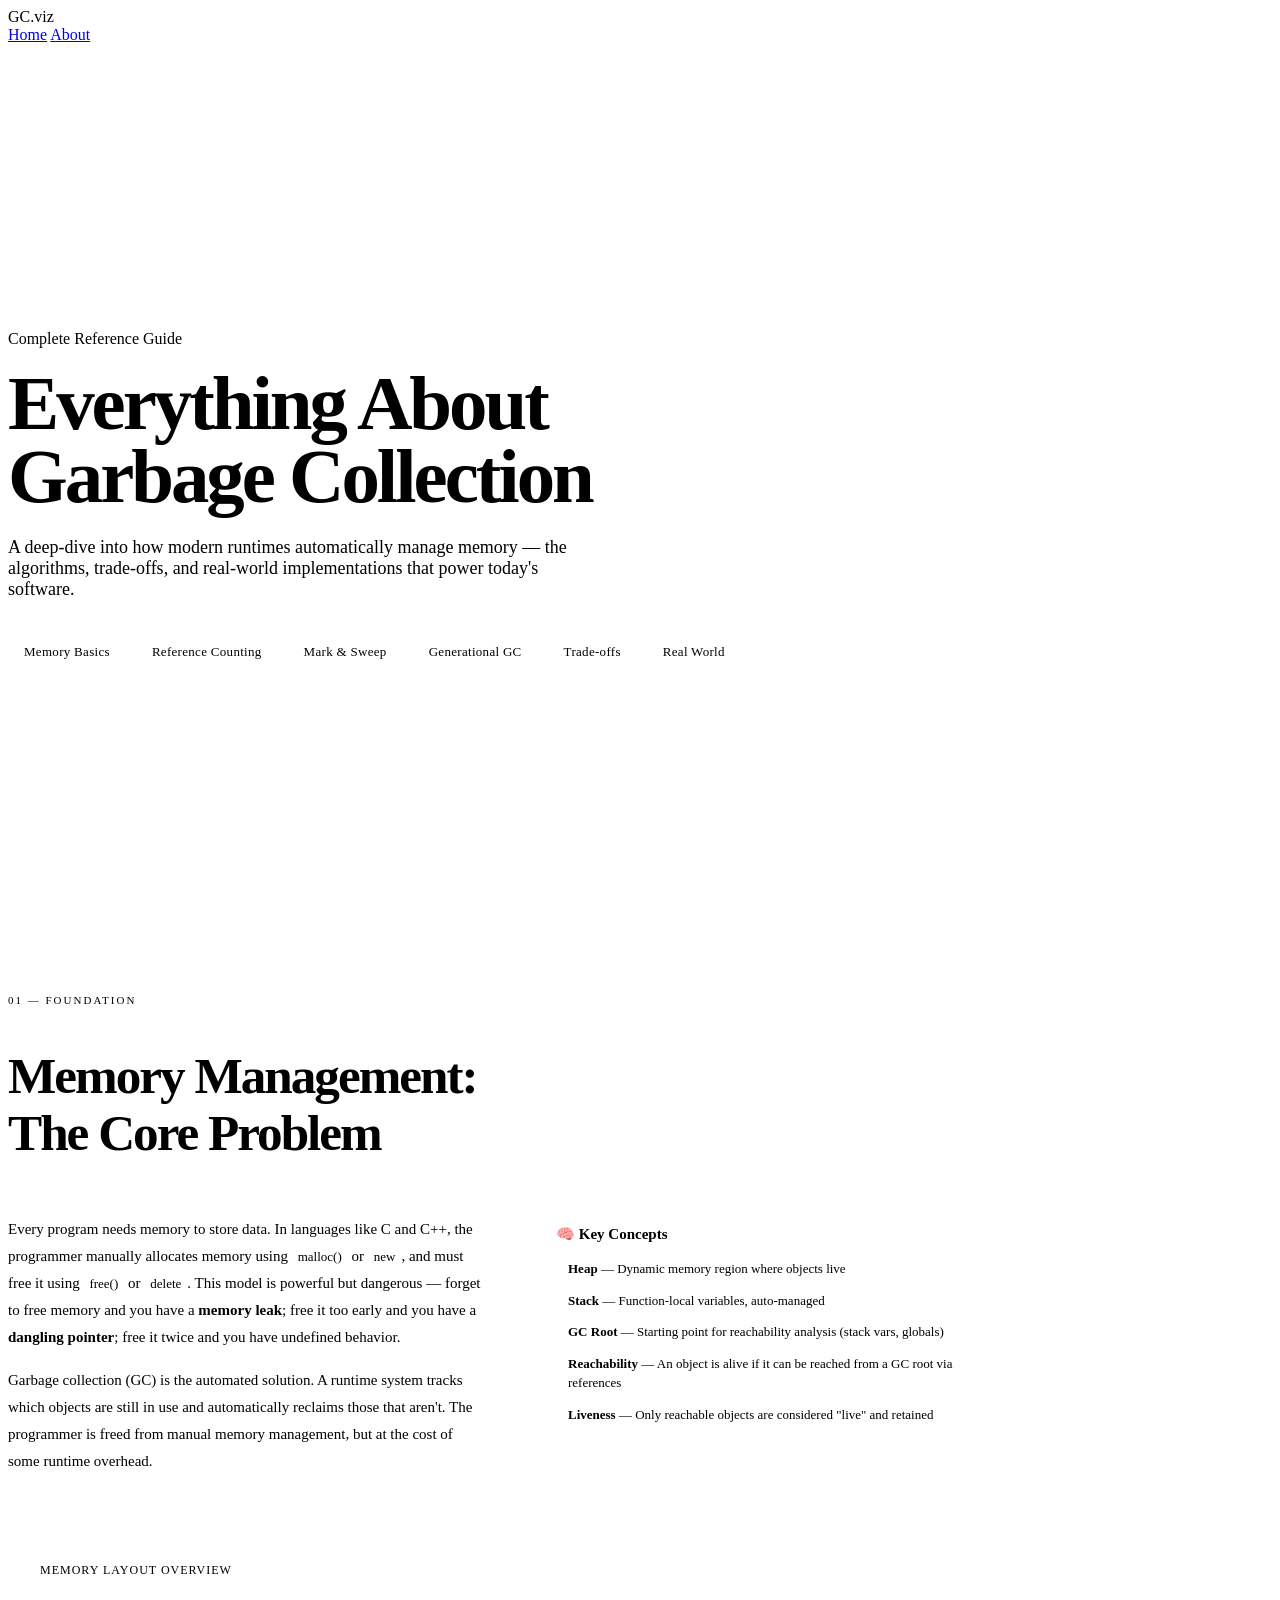
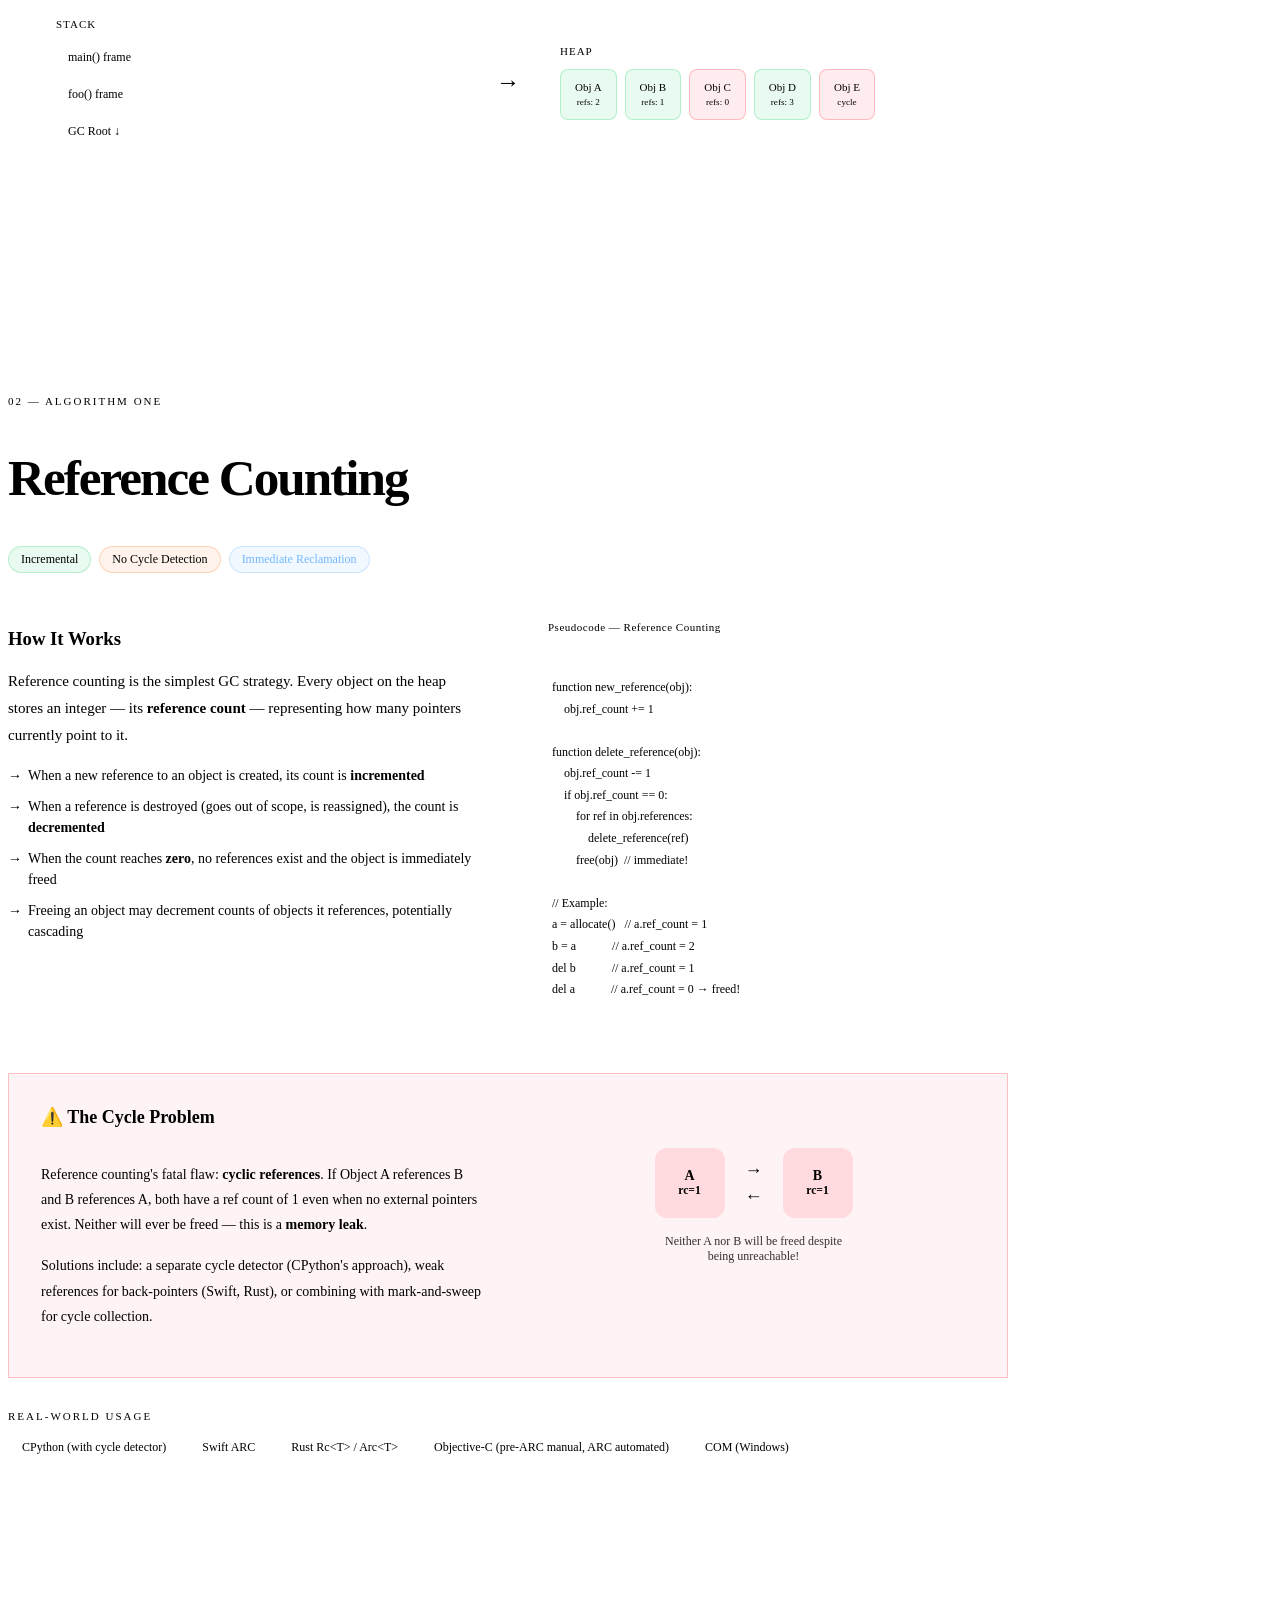
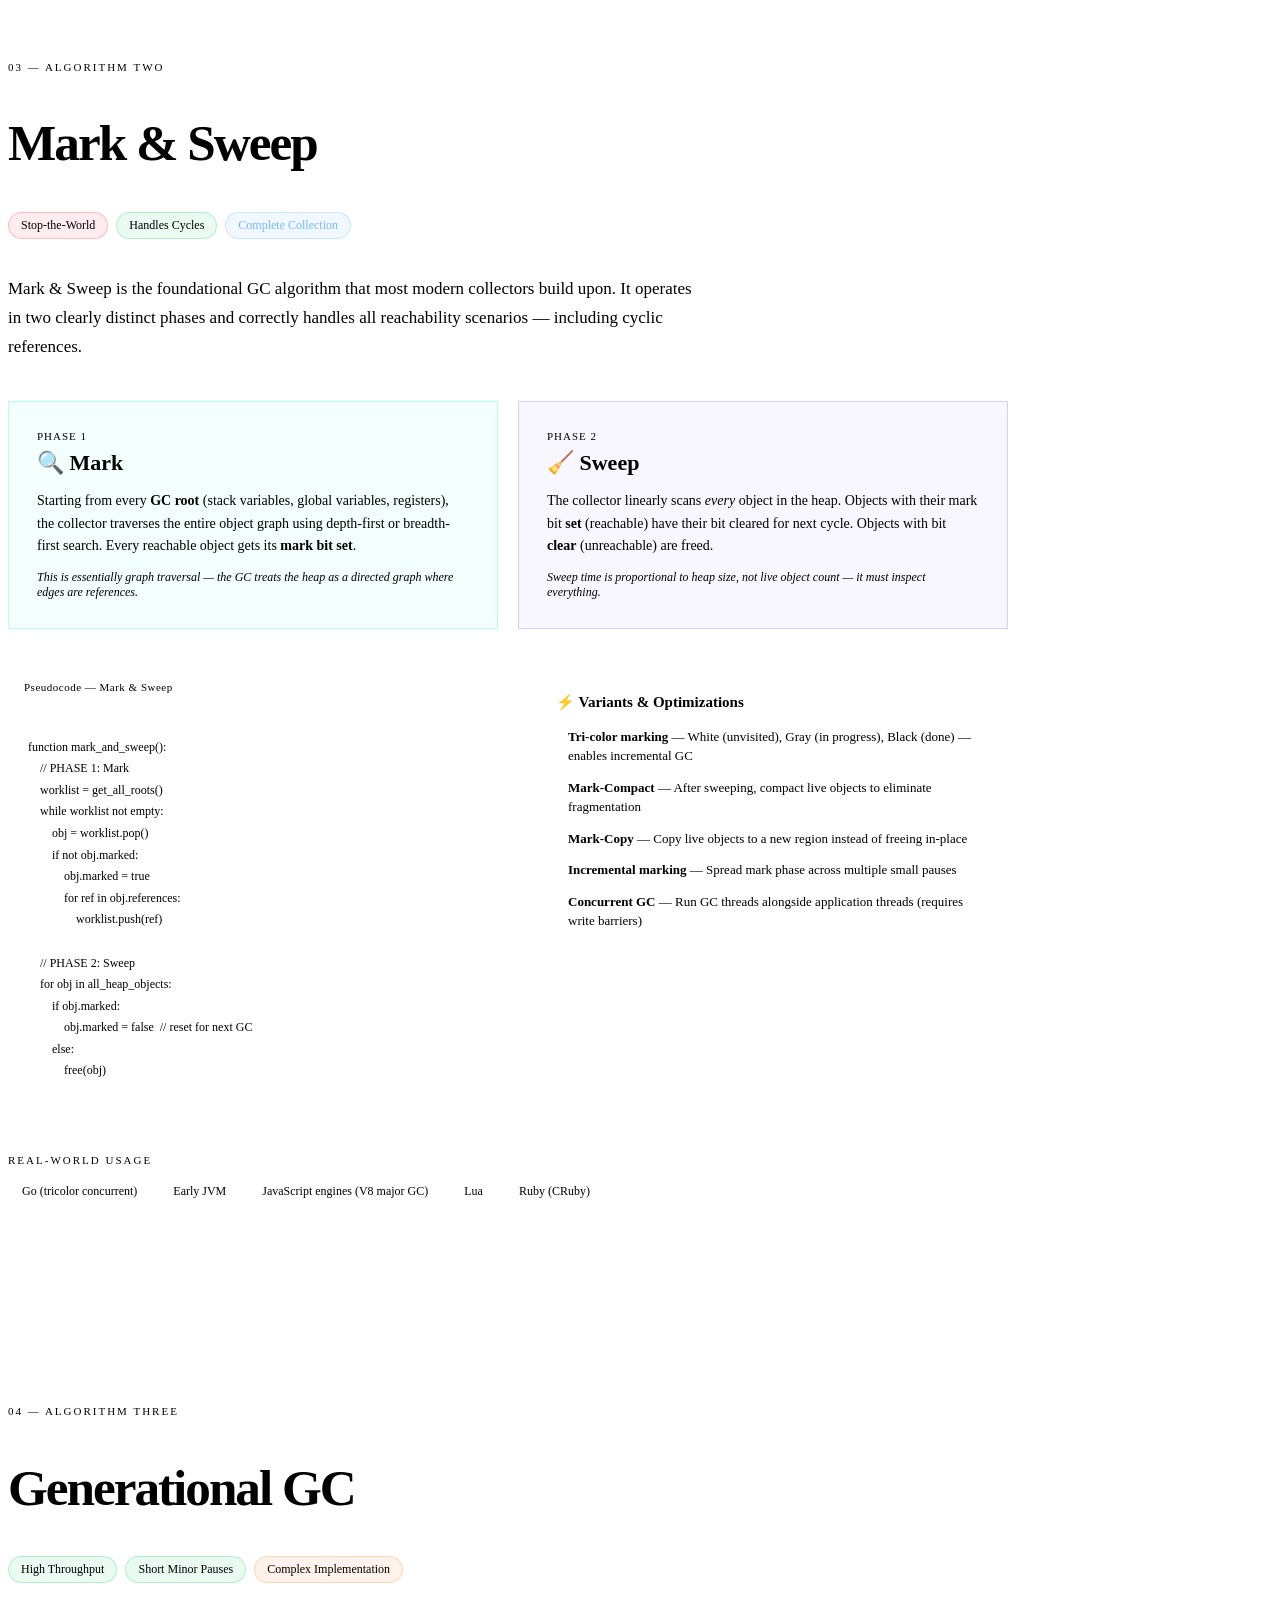
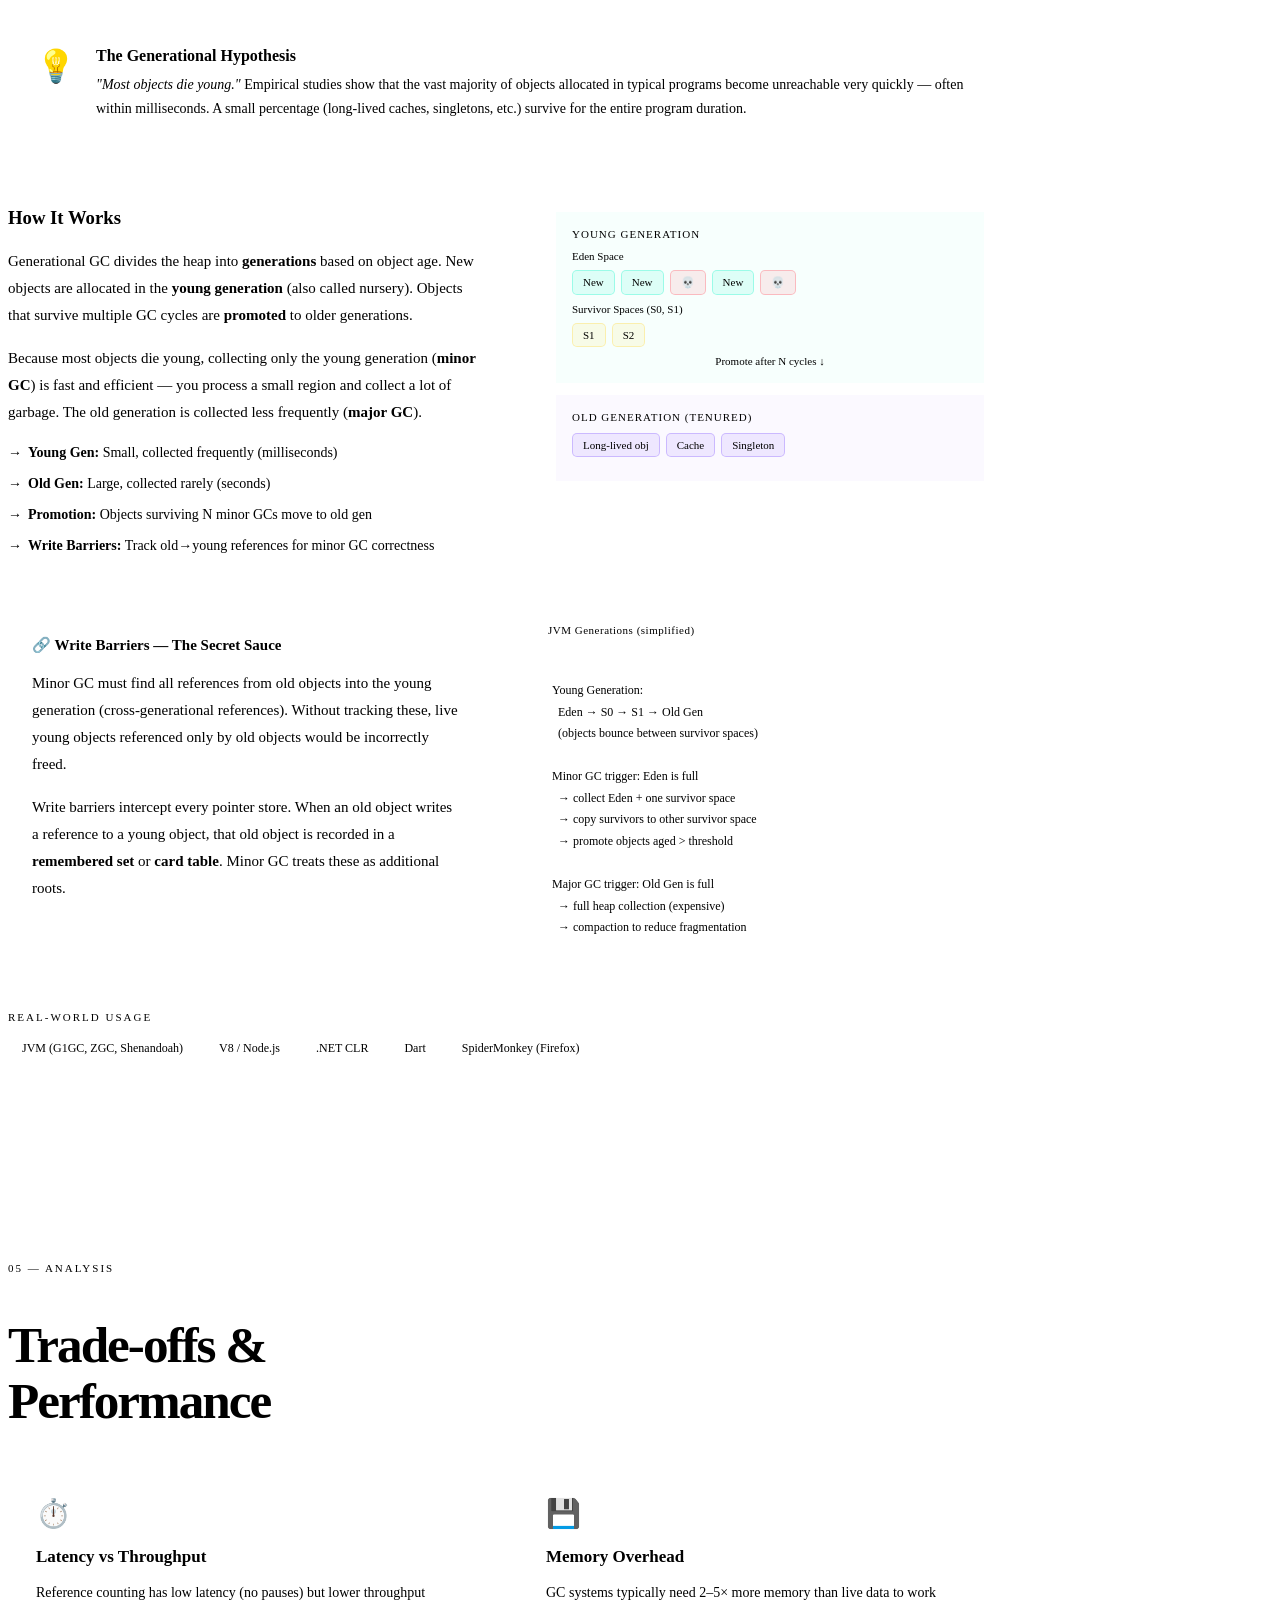
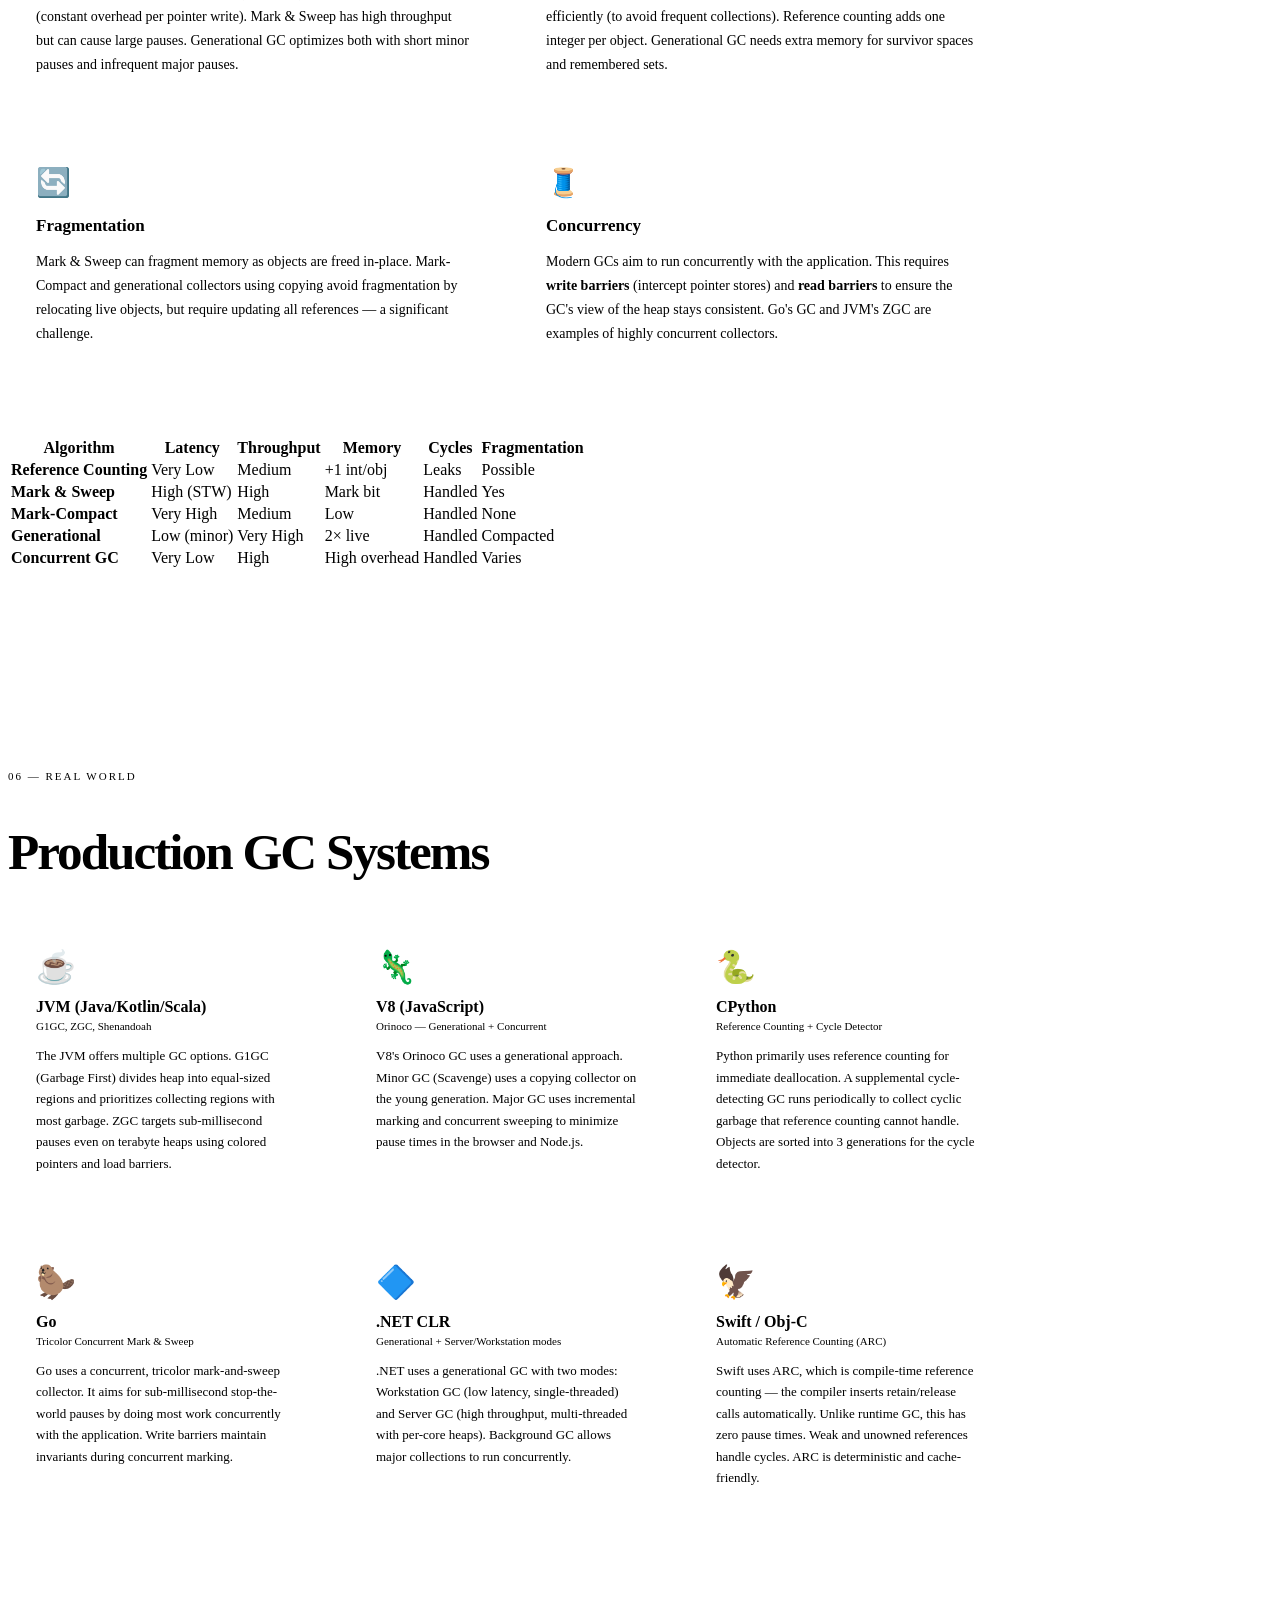
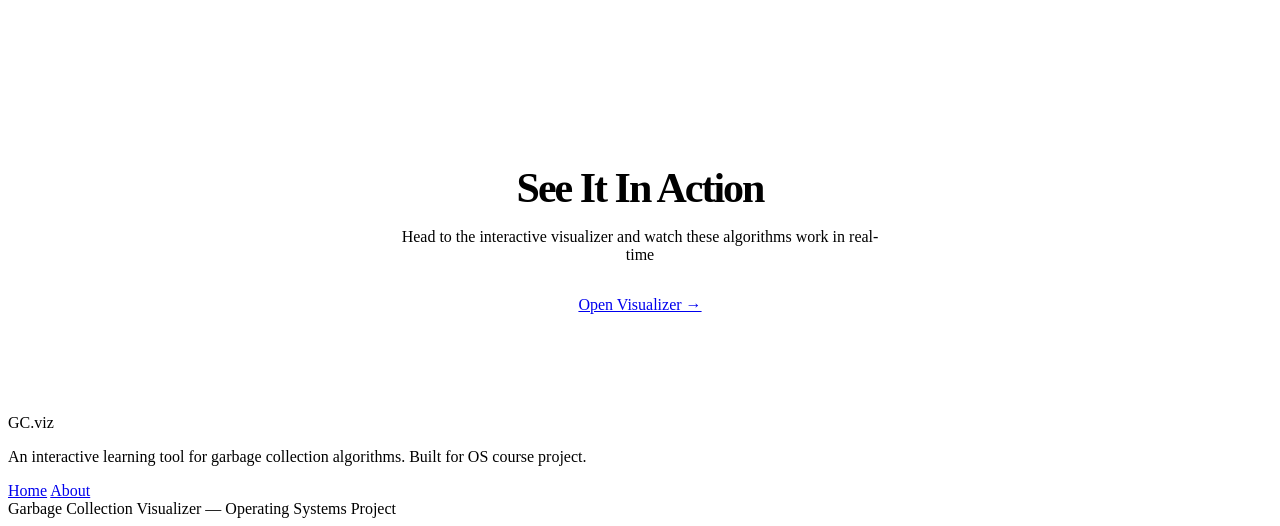
==== about.html @ b7181dcd "first commit" ====
<!DOCTYPE html>
<html lang="en">
<head>
  <meta charset="UTF-8" />
  <meta name="viewport" content="width=device-width, initial-scale=1.0"/>
  <title>About — GC Visualizer</title>
  <link rel="preconnect" href="https://fonts.googleapis.com">
  <link href="https://fonts.googleapis.com/css2?family=Space+Mono:wght@400;700&family=Syne:wght@400;600;700;800&family=DM+Sans:wght@300;400;500&display=swap" rel="stylesheet">
  <link rel="stylesheet" href="style.css">
  <link rel="stylesheet" href="about.css">
</head>
<body class="about-page">

<!-- NAV -->
<nav class="navbar">
  <div class="nav-logo">GC<span class="accent">.</span>viz</div>
  <div class="nav-links">
    <a href="index.html">Home</a>
    <a href="about.html" class="active">About</a>
  </div>
</nav>

<!-- ABOUT HERO -->
<section class="about-hero">
  <div class="about-hero-bg">
    <div class="blob blob1"></div>
    <div class="blob blob2"></div>
  </div>
  <div class="container">
    <div class="about-hero-inner">
      <div class="hero-badge">Complete Reference Guide</div>
      <h1>Everything About<br><span class="outline-text">Garbage Collection</span></h1>
      <p>A deep-dive into how modern runtimes automatically manage memory — the algorithms, trade-offs, and real-world implementations that power today's software.</p>
      <div class="about-nav-pills">
        <a href="#memory-basics" class="pill">Memory Basics</a>
        <a href="#refcount" class="pill">Reference Counting</a>
        <a href="#marksweep" class="pill">Mark & Sweep</a>
        <a href="#generational" class="pill">Generational GC</a>
        <a href="#tradeoffs" class="pill">Trade-offs</a>
        <a href="#real-world" class="pill">Real World</a>
      </div>
    </div>
  </div>
</section>

<!-- MEMORY BASICS -->
<section class="content-section" id="memory-basics">
  <div class="container">
    <div class="content-block">
      <div class="block-label">01 — Foundation</div>
      <h2 class="block-title">Memory Management:<br>The Core Problem</h2>
      <div class="two-col">
        <div>
          <p>Every program needs memory to store data. In languages like C and C++, the programmer manually allocates memory using <code>malloc()</code> or <code>new</code>, and must free it using <code>free()</code> or <code>delete</code>. This model is powerful but dangerous — forget to free memory and you have a <strong>memory leak</strong>; free it too early and you have a <strong>dangling pointer</strong>; free it twice and you have undefined behavior.</p>
          <p>Garbage collection (GC) is the automated solution. A runtime system tracks which objects are still in use and automatically reclaims those that aren't. The programmer is freed from manual memory management, but at the cost of some runtime overhead.</p>
        </div>
        <div>
          <div class="info-box">
            <div class="info-box-title">🧠 Key Concepts</div>
            <div class="concept-list">
              <div class="concept"><strong>Heap</strong> — Dynamic memory region where objects live</div>
              <div class="concept"><strong>Stack</strong> — Function-local variables, auto-managed</div>
              <div class="concept"><strong>GC Root</strong> — Starting point for reachability analysis (stack vars, globals)</div>
              <div class="concept"><strong>Reachability</strong> — An object is alive if it can be reached from a GC root via references</div>
              <div class="concept"><strong>Liveness</strong> — Only reachable objects are considered "live" and retained</div>
            </div>
          </div>
        </div>
      </div>

      <div class="memory-diagram">
        <div class="mem-title">Memory Layout Overview</div>
        <div class="mem-visual">
          <div class="mem-region stack-region">
            <div class="mem-label">Stack</div>
            <div class="mem-items">
              <div class="mem-item">main() frame</div>
              <div class="mem-item">foo() frame</div>
              <div class="mem-item gc-root-tag">GC Root ↓</div>
            </div>
          </div>
          <div class="mem-arrow">→</div>
          <div class="mem-region heap-region">
            <div class="mem-label">Heap</div>
            <div class="heap-objects">
              <div class="heap-obj reachable" title="Reachable from root">Obj A<br><small>refs: 2</small></div>
              <div class="heap-obj reachable" title="Reachable">Obj B<br><small>refs: 1</small></div>
              <div class="heap-obj unreachable" title="Unreachable — will be GC'd">Obj C<br><small>refs: 0</small></div>
              <div class="heap-obj reachable" title="Reachable">Obj D<br><small>refs: 3</small></div>
              <div class="heap-obj unreachable" title="Cyclic, unreachable">Obj E<br><small>cycle</small></div>
            </div>
          </div>
        </div>
      </div>
    </div>
  </div>
</section>

<!-- REFERENCE COUNTING -->
<section class="content-section alt-bg" id="refcount">
  <div class="container">
    <div class="content-block">
      <div class="block-label">02 — Algorithm One</div>
      <h2 class="block-title">Reference Counting</h2>
      <div class="algo-badge-row">
        <span class="badge green">Incremental</span>
        <span class="badge orange">No Cycle Detection</span>
        <span class="badge blue">Immediate Reclamation</span>
      </div>

      <div class="two-col">
        <div>
          <h3>How It Works</h3>
          <p>Reference counting is the simplest GC strategy. Every object on the heap stores an integer — its <strong>reference count</strong> — representing how many pointers currently point to it.</p>
          <ul class="styled-list">
            <li>When a new reference to an object is created, its count is <strong>incremented</strong></li>
            <li>When a reference is destroyed (goes out of scope, is reassigned), the count is <strong>decremented</strong></li>
            <li>When the count reaches <strong>zero</strong>, no references exist and the object is immediately freed</li>
            <li>Freeing an object may decrement counts of objects it references, potentially cascading</li>
          </ul>
        </div>
        <div>
          <div class="code-block">
            <div class="code-header">Pseudocode — Reference Counting</div>
<pre>
function new_reference(obj):
    obj.ref_count += 1

function delete_reference(obj):
    obj.ref_count -= 1
    if obj.ref_count == 0:
        for ref in obj.references:
            delete_reference(ref)
        free(obj)  // immediate!

// Example:
a = allocate()   // a.ref_count = 1
b = a            // a.ref_count = 2
del b            // a.ref_count = 1
del a            // a.ref_count = 0 → freed!
</pre>
          </div>
        </div>
      </div>

      <div class="problem-box">
        <div class="problem-title">⚠️ The Cycle Problem</div>
        <div class="two-col">
          <div>
            <p>Reference counting's fatal flaw: <strong>cyclic references</strong>. If Object A references B and B references A, both have a ref count of 1 even when no external pointers exist. Neither will ever be freed — this is a <strong>memory leak</strong>.</p>
            <p>Solutions include: a separate cycle detector (CPython's approach), weak references for back-pointers (Swift, Rust), or combining with mark-and-sweep for cycle collection.</p>
          </div>
          <div class="cycle-visual">
            <div class="cycle-diagram">
              <div class="cy-obj">A<br><small>rc=1</small></div>
              <div class="cy-arrows">
                <div class="cy-arrow right">→</div>
                <div class="cy-arrow left">←</div>
              </div>
              <div class="cy-obj">B<br><small>rc=1</small></div>
            </div>
            <div class="cycle-note">Neither A nor B will be freed despite being unreachable!</div>
          </div>
        </div>
      </div>

      <div class="usage-row">
        <div class="usage-title">Real-world Usage</div>
        <div class="usage-pills">
          <span class="usage-pill">CPython (with cycle detector)</span>
          <span class="usage-pill">Swift ARC</span>
          <span class="usage-pill">Rust Rc&lt;T&gt; / Arc&lt;T&gt;</span>
          <span class="usage-pill">Objective-C (pre-ARC manual, ARC automated)</span>
          <span class="usage-pill">COM (Windows)</span>
        </div>
      </div>
    </div>
  </div>
</section>

<!-- MARK AND SWEEP -->
<section class="content-section" id="marksweep">
  <div class="container">
    <div class="content-block">
      <div class="block-label">03 — Algorithm Two</div>
      <h2 class="block-title">Mark & Sweep</h2>
      <div class="algo-badge-row">
        <span class="badge red">Stop-the-World</span>
        <span class="badge green">Handles Cycles</span>
        <span class="badge blue">Complete Collection</span>
      </div>

      <p class="lead">Mark & Sweep is the foundational GC algorithm that most modern collectors build upon. It operates in two clearly distinct phases and correctly handles all reachability scenarios — including cyclic references.</p>

      <div class="phases-grid">
        <div class="phase-card phase-mark">
          <div class="phase-num">Phase 1</div>
          <div class="phase-name">🔍 Mark</div>
          <p>Starting from every <strong>GC root</strong> (stack variables, global variables, registers), the collector traverses the entire object graph using depth-first or breadth-first search. Every reachable object gets its <strong>mark bit set</strong>.</p>
          <div class="phase-detail">This is essentially graph traversal — the GC treats the heap as a directed graph where edges are references.</div>
        </div>
        <div class="phase-card phase-sweep">
          <div class="phase-num">Phase 2</div>
          <div class="phase-name">🧹 Sweep</div>
          <p>The collector linearly scans <em>every</em> object in the heap. Objects with their mark bit <strong>set</strong> (reachable) have their bit cleared for next cycle. Objects with bit <strong>clear</strong> (unreachable) are freed.</p>
          <div class="phase-detail">Sweep time is proportional to heap size, not live object count — it must inspect everything.</div>
        </div>
      </div>

      <div class="two-col mt-4">
        <div>
          <div class="code-block">
            <div class="code-header">Pseudocode — Mark & Sweep</div>
<pre>
function mark_and_sweep():
    // PHASE 1: Mark
    worklist = get_all_roots()
    while worklist not empty:
        obj = worklist.pop()
        if not obj.marked:
            obj.marked = true
            for ref in obj.references:
                worklist.push(ref)

    // PHASE 2: Sweep
    for obj in all_heap_objects:
        if obj.marked:
            obj.marked = false  // reset for next GC
        else:
            free(obj)
</pre>
          </div>
        </div>
        <div>
          <div class="info-box">
            <div class="info-box-title">⚡ Variants & Optimizations</div>
            <div class="concept-list">
              <div class="concept"><strong>Tri-color marking</strong> — White (unvisited), Gray (in progress), Black (done) — enables incremental GC</div>
              <div class="concept"><strong>Mark-Compact</strong> — After sweeping, compact live objects to eliminate fragmentation</div>
              <div class="concept"><strong>Mark-Copy</strong> — Copy live objects to a new region instead of freeing in-place</div>
              <div class="concept"><strong>Incremental marking</strong> — Spread mark phase across multiple small pauses</div>
              <div class="concept"><strong>Concurrent GC</strong> — Run GC threads alongside application threads (requires write barriers)</div>
            </div>
          </div>
        </div>
      </div>

      <div class="usage-row">
        <div class="usage-title">Real-world Usage</div>
        <div class="usage-pills">
          <span class="usage-pill">Go (tricolor concurrent)</span>
          <span class="usage-pill">Early JVM</span>
          <span class="usage-pill">JavaScript engines (V8 major GC)</span>
          <span class="usage-pill">Lua</span>
          <span class="usage-pill">Ruby (CRuby)</span>
        </div>
      </div>
    </div>
  </div>
</section>

<!-- GENERATIONAL GC -->
<section class="content-section alt-bg" id="generational">
  <div class="container">
    <div class="content-block">
      <div class="block-label">04 — Algorithm Three</div>
      <h2 class="block-title">Generational GC</h2>
      <div class="algo-badge-row">
        <span class="badge green">High Throughput</span>
        <span class="badge green">Short Minor Pauses</span>
        <span class="badge orange">Complex Implementation</span>
      </div>

      <div class="hypothesis-box">
        <div class="hyp-icon">💡</div>
        <div>
          <div class="hyp-title">The Generational Hypothesis</div>
          <p><em>"Most objects die young."</em> Empirical studies show that the vast majority of objects allocated in typical programs become unreachable very quickly — often within milliseconds. A small percentage (long-lived caches, singletons, etc.) survive for the entire program duration.</p>
        </div>
      </div>

      <div class="two-col">
        <div>
          <h3>How It Works</h3>
          <p>Generational GC divides the heap into <strong>generations</strong> based on object age. New objects are allocated in the <strong>young generation</strong> (also called nursery). Objects that survive multiple GC cycles are <strong>promoted</strong> to older generations.</p>
          <p>Because most objects die young, collecting only the young generation (<strong>minor GC</strong>) is fast and efficient — you process a small region and collect a lot of garbage. The old generation is collected less frequently (<strong>major GC</strong>).</p>
          <ul class="styled-list">
            <li><strong>Young Gen:</strong> Small, collected frequently (milliseconds)</li>
            <li><strong>Old Gen:</strong> Large, collected rarely (seconds)</li>
            <li><strong>Promotion:</strong> Objects surviving N minor GCs move to old gen</li>
            <li><strong>Write Barriers:</strong> Track old→young references for minor GC correctness</li>
          </ul>
        </div>
        <div>
          <div class="gen-diagram">
            <div class="gen-visual">
              <div class="gen-region young-gen">
                <div class="gen-label">Young Generation</div>
                <div class="gen-sub">Eden Space</div>
                <div class="gen-objs">
                  <div class="gen-obj new-obj">New</div>
                  <div class="gen-obj new-obj">New</div>
                  <div class="gen-obj dying-obj">💀</div>
                  <div class="gen-obj new-obj">New</div>
                  <div class="gen-obj dying-obj">💀</div>
                </div>
                <div class="gen-sub">Survivor Spaces (S0, S1)</div>
                <div class="gen-objs">
                  <div class="gen-obj survivor-obj">S1</div>
                  <div class="gen-obj survivor-obj">S2</div>
                </div>
                <div class="promo-arrow">Promote after N cycles ↓</div>
              </div>
              <div class="gen-region old-gen">
                <div class="gen-label">Old Generation (Tenured)</div>
                <div class="gen-objs">
                  <div class="gen-obj old-obj">Long-lived obj</div>
                  <div class="gen-obj old-obj">Cache</div>
                  <div class="gen-obj old-obj">Singleton</div>
                </div>
              </div>
            </div>
          </div>
        </div>
      </div>

      <div class="two-col mt-4">
        <div>
          <div class="info-box">
            <div class="info-box-title">🔗 Write Barriers — The Secret Sauce</div>
            <p>Minor GC must find all references from old objects into the young generation (cross-generational references). Without tracking these, live young objects referenced only by old objects would be incorrectly freed.</p>
            <p>Write barriers intercept every pointer store. When an old object writes a reference to a young object, that old object is recorded in a <strong>remembered set</strong> or <strong>card table</strong>. Minor GC treats these as additional roots.</p>
          </div>
        </div>
        <div>
          <div class="code-block">
            <div class="code-header">JVM Generations (simplified)</div>
<pre>
Young Generation:
  Eden → S0 → S1 → Old Gen
  (objects bounce between survivor spaces)

Minor GC trigger: Eden is full
  → collect Eden + one survivor space
  → copy survivors to other survivor space
  → promote objects aged > threshold

Major GC trigger: Old Gen is full
  → full heap collection (expensive)
  → compaction to reduce fragmentation
</pre>
          </div>
        </div>
      </div>

      <div class="usage-row">
        <div class="usage-title">Real-world Usage</div>
        <div class="usage-pills">
          <span class="usage-pill">JVM (G1GC, ZGC, Shenandoah)</span>
          <span class="usage-pill">V8 / Node.js</span>
          <span class="usage-pill">.NET CLR</span>
          <span class="usage-pill">Dart</span>
          <span class="usage-pill">SpiderMonkey (Firefox)</span>
        </div>
      </div>
    </div>
  </div>
</section>

<!-- TRADE-OFFS -->
<section class="content-section" id="tradeoffs">
  <div class="container">
    <div class="content-block">
      <div class="block-label">05 — Analysis</div>
      <h2 class="block-title">Trade-offs &<br>Performance</h2>

      <div class="tradeoff-grid">
        <div class="tradeoff-card">
          <div class="to-icon">⏱️</div>
          <h3>Latency vs Throughput</h3>
          <p>Reference counting has low latency (no pauses) but lower throughput (constant overhead per pointer write). Mark & Sweep has high throughput but can cause large pauses. Generational GC optimizes both with short minor pauses and infrequent major pauses.</p>
        </div>
        <div class="tradeoff-card">
          <div class="to-icon">💾</div>
          <h3>Memory Overhead</h3>
          <p>GC systems typically need 2–5× more memory than live data to work efficiently (to avoid frequent collections). Reference counting adds one integer per object. Generational GC needs extra memory for survivor spaces and remembered sets.</p>
        </div>
        <div class="tradeoff-card">
          <div class="to-icon">🔄</div>
          <h3>Fragmentation</h3>
          <p>Mark & Sweep can fragment memory as objects are freed in-place. Mark-Compact and generational collectors using copying avoid fragmentation by relocating live objects, but require updating all references — a significant challenge.</p>
        </div>
        <div class="tradeoff-card">
          <div class="to-icon">🧵</div>
          <h3>Concurrency</h3>
          <p>Modern GCs aim to run concurrently with the application. This requires <strong>write barriers</strong> (intercept pointer stores) and <strong>read barriers</strong> to ensure the GC's view of the heap stays consistent. Go's GC and JVM's ZGC are examples of highly concurrent collectors.</p>
        </div>
      </div>

      <div class="perf-table-wrap">
        <table class="compare-table">
          <thead>
            <tr>
              <th>Algorithm</th>
              <th>Latency</th>
              <th>Throughput</th>
              <th>Memory</th>
              <th>Cycles</th>
              <th>Fragmentation</th>
            </tr>
          </thead>
          <tbody>
            <tr>
              <td><strong>Reference Counting</strong></td>
              <td class="good">Very Low</td>
              <td class="mid">Medium</td>
              <td class="mid">+1 int/obj</td>
              <td class="bad">Leaks</td>
              <td class="mid">Possible</td>
            </tr>
            <tr>
              <td><strong>Mark & Sweep</strong></td>
              <td class="bad">High (STW)</td>
              <td class="good">High</td>
              <td class="mid">Mark bit</td>
              <td class="good">Handled</td>
              <td class="bad">Yes</td>
            </tr>
            <tr>
              <td><strong>Mark-Compact</strong></td>
              <td class="bad">Very High</td>
              <td class="mid">Medium</td>
              <td class="good">Low</td>
              <td class="good">Handled</td>
              <td class="good">None</td>
            </tr>
            <tr>
              <td><strong>Generational</strong></td>
              <td class="good">Low (minor)</td>
              <td class="good">Very High</td>
              <td class="mid">2× live</td>
              <td class="good">Handled</td>
              <td class="good">Compacted</td>
            </tr>
            <tr>
              <td><strong>Concurrent GC</strong></td>
              <td class="good">Very Low</td>
              <td class="good">High</td>
              <td class="bad">High overhead</td>
              <td class="good">Handled</td>
              <td class="good">Varies</td>
            </tr>
          </tbody>
        </table>
      </div>
    </div>
  </div>
</section>

<!-- REAL WORLD -->
<section class="content-section alt-bg" id="real-world">
  <div class="container">
    <div class="content-block">
      <div class="block-label">06 — Real World</div>
      <h2 class="block-title">Production GC Systems</h2>
      <div class="runtime-grid">
        <div class="runtime-card">
          <div class="runtime-icon">☕</div>
          <div class="runtime-name">JVM (Java/Kotlin/Scala)</div>
          <div class="runtime-gc">G1GC, ZGC, Shenandoah</div>
          <p>The JVM offers multiple GC options. G1GC (Garbage First) divides heap into equal-sized regions and prioritizes collecting regions with most garbage. ZGC targets sub-millisecond pauses even on terabyte heaps using colored pointers and load barriers.</p>
        </div>
        <div class="runtime-card">
          <div class="runtime-icon">🦎</div>
          <div class="runtime-name">V8 (JavaScript)</div>
          <div class="runtime-gc">Orinoco — Generational + Concurrent</div>
          <p>V8's Orinoco GC uses a generational approach. Minor GC (Scavenge) uses a copying collector on the young generation. Major GC uses incremental marking and concurrent sweeping to minimize pause times in the browser and Node.js.</p>
        </div>
        <div class="runtime-card">
          <div class="runtime-icon">🐍</div>
          <div class="runtime-name">CPython</div>
          <div class="runtime-gc">Reference Counting + Cycle Detector</div>
          <p>Python primarily uses reference counting for immediate deallocation. A supplemental cycle-detecting GC runs periodically to collect cyclic garbage that reference counting cannot handle. Objects are sorted into 3 generations for the cycle detector.</p>
        </div>
        <div class="runtime-card">
          <div class="runtime-icon">🦫</div>
          <div class="runtime-name">Go</div>
          <div class="runtime-gc">Tricolor Concurrent Mark & Sweep</div>
          <p>Go uses a concurrent, tricolor mark-and-sweep collector. It aims for sub-millisecond stop-the-world pauses by doing most work concurrently with the application. Write barriers maintain invariants during concurrent marking.</p>
        </div>
        <div class="runtime-card">
          <div class="runtime-icon">🔷</div>
          <div class="runtime-name">.NET CLR</div>
          <div class="runtime-gc">Generational + Server/Workstation modes</div>
          <p>.NET uses a generational GC with two modes: Workstation GC (low latency, single-threaded) and Server GC (high throughput, multi-threaded with per-core heaps). Background GC allows major collections to run concurrently.</p>
        </div>
        <div class="runtime-card">
          <div class="runtime-icon">🦅</div>
          <div class="runtime-name">Swift / Obj-C</div>
          <div class="runtime-gc">Automatic Reference Counting (ARC)</div>
          <p>Swift uses ARC, which is compile-time reference counting — the compiler inserts retain/release calls automatically. Unlike runtime GC, this has zero pause times. Weak and unowned references handle cycles. ARC is deterministic and cache-friendly.</p>
        </div>
      </div>
    </div>
  </div>
</section>

<!-- CTA -->
<section class="cta-section">
  <div class="container">
    <div class="cta-inner">
      <h2>See It In Action</h2>
      <p>Head to the interactive visualizer and watch these algorithms work in real-time</p>
      <a href="index.html#viz-section" class="btn-primary">Open Visualizer →</a>
    </div>
  </div>
</section>

<!-- FOOTER -->
<footer class="footer">
  <div class="container">
    <div class="footer-content">
      <div class="footer-brand">
        <div class="nav-logo">GC<span class="accent">.</span>viz</div>
        <p>An interactive learning tool for garbage collection algorithms. Built for OS course project.</p>
      </div>
      <div class="footer-links">
        <a href="index.html">Home</a>
        <a href="about.html">About</a>
      </div>
    </div>
    <div class="footer-bottom">
      <span>Garbage Collection Visualizer — Operating Systems Project</span>
    </div>
  </div>
</footer>

<script src="about.js"></script>
</body>
</html>
---- about.css ----
/* =========================================
   ABOUT PAGE STYLES
   ========================================= */

.about-hero {
  min-height: 70vh;
  display: flex;
  align-items: center;
  padding: 140px 0 80px;
  position: relative;
  overflow: hidden;
}

.about-hero-bg {
  position: absolute;
  inset: 0;
  pointer-events: none;
}

.about-hero-inner {
  max-width: 800px;
}

.about-hero h1 {
  font-family: var(--font-display);
  font-size: clamp(48px, 6vw, 82px);
  font-weight: 800;
  line-height: 0.95;
  letter-spacing: -3px;
  margin: 20px 0 24px;
}

.about-hero p {
  font-size: 18px;
  color: var(--text-dim);
  max-width: 600px;
  margin-bottom: 36px;
  font-weight: 300;
}

.about-nav-pills {
  display: flex;
  flex-wrap: wrap;
  gap: 10px;
}

.pill {
  font-size: 13px;
  font-family: var(--font-mono);
  color: var(--text-dim);
  background: var(--surface);
  border: 1px solid var(--border);
  padding: 8px 16px;
  border-radius: 100px;
  text-decoration: none;
  transition: var(--transition);
  letter-spacing: 0.3px;
}

.pill:hover {
  color: var(--accent);
  border-color: var(--accent);
  background: var(--accent-dim);
}

/* ---- CONTENT SECTIONS ---- */
.content-section {
  padding: 100px 0;
}

.content-section.alt-bg {
  background: var(--bg-2);
}

.content-block {
  max-width: 1000px;
}

.block-label {
  font-family: var(--font-mono);
  font-size: 11px;
  text-transform: uppercase;
  letter-spacing: 2px;
  color: var(--accent);
  margin-bottom: 16px;
}

.block-title {
  font-family: var(--font-display);
  font-size: clamp(32px, 4vw, 52px);
  font-weight: 800;
  line-height: 1.1;
  letter-spacing: -2px;
  margin-bottom: 40px;
}

.two-col {
  display: grid;
  grid-template-columns: 1fr 1fr;
  gap: 48px;
  margin-bottom: 40px;
}

.mt-4 { margin-top: 40px; }

.two-col p {
  color: var(--text-dim);
  font-size: 15px;
  line-height: 1.8;
  margin-bottom: 16px;
}

/* ---- INFO BOX ---- */
.info-box {
  background: var(--surface-2);
  border: 1px solid var(--border);
  border-left: 3px solid var(--accent);
  border-radius: var(--radius);
  padding: 24px;
}

.info-box-title {
  font-family: var(--font-display);
  font-size: 15px;
  font-weight: 700;
  margin-bottom: 16px;
  color: var(--accent);
}

.concept-list { display: flex; flex-direction: column; gap: 12px; }

.concept {
  font-size: 13px;
  color: var(--text-dim);
  line-height: 1.5;
  padding-left: 12px;
  border-left: 1px solid var(--border);
}

.concept strong { color: var(--text); }

/* ---- MEMORY DIAGRAM ---- */
.memory-diagram {
  background: var(--surface);
  border: 1px solid var(--border);
  border-radius: var(--radius-lg);
  padding: 32px;
  margin-top: 16px;
}

.mem-title {
  font-family: var(--font-mono);
  font-size: 12px;
  color: var(--text-dimmer);
  margin-bottom: 24px;
  text-transform: uppercase;
  letter-spacing: 1px;
}

.mem-visual {
  display: flex;
  align-items: center;
  gap: 24px;
}

.mem-arrow {
  font-size: 24px;
  color: var(--text-dimmer);
  flex-shrink: 0;
}

.mem-region {
  border: 1px solid var(--border);
  border-radius: var(--radius);
  padding: 16px;
  flex: 1;
}

.stack-region { border-color: rgba(124,77,255,0.4); }
.heap-region { border-color: rgba(0,245,196,0.3); }

.mem-label {
  font-family: var(--font-mono);
  font-size: 11px;
  text-transform: uppercase;
  letter-spacing: 1px;
  margin-bottom: 12px;
}

.stack-region .mem-label { color: var(--accent-2); }
.heap-region .mem-label { color: var(--accent); }

.mem-items { display: flex; flex-direction: column; gap: 6px; }

.mem-item {
  background: var(--surface-2);
  border: 1px solid var(--border);
  padding: 8px 12px;
  border-radius: 6px;
  font-family: var(--font-mono);
  font-size: 12px;
  color: var(--text-dim);
}

.gc-root-tag {
  color: var(--accent);
  border-color: rgba(0,245,196,0.3);
  background: var(--accent-dim);
}

.heap-objects {
  display: flex;
  flex-wrap: wrap;
  gap: 8px;
}

.heap-obj {
  padding: 10px 14px;
  border-radius: 8px;
  font-family: var(--font-mono);
  font-size: 11px;
  text-align: center;
  line-height: 1.3;
  border: 1px solid;
}

.heap-obj.reachable {
  background: rgba(46,213,115,0.1);
  border-color: rgba(46,213,115,0.3);
  color: var(--green);
}

.heap-obj.unreachable {
  background: rgba(255,71,87,0.1);
  border-color: rgba(255,71,87,0.3);
  color: var(--red);
}

/* ---- ALGO BADGES ---- */
.algo-badge-row {
  display: flex;
  gap: 8px;
  flex-wrap: wrap;
  margin-bottom: 36px;
}

.badge {
  font-size: 12px;
  font-family: var(--font-mono);
  padding: 5px 12px;
  border-radius: 100px;
  border: 1px solid;
}

.badge.green { color: var(--green); background: rgba(46,213,115,0.1); border-color: rgba(46,213,115,0.3); }
.badge.red { color: var(--red); background: rgba(255,71,87,0.1); border-color: rgba(255,71,87,0.3); }
.badge.orange { color: var(--orange); background: rgba(255,140,66,0.1); border-color: rgba(255,140,66,0.3); }
.badge.blue { color: #74b9ff; background: rgba(116,185,255,0.1); border-color: rgba(116,185,255,0.3); }

.lead {
  font-size: 17px;
  color: var(--text-dim);
  line-height: 1.7;
  max-width: 700px;
  margin-bottom: 40px;
}

/* ---- CODE BLOCK ---- */
.code-block {
  background: var(--bg);
  border: 1px solid var(--border);
  border-radius: var(--radius);
  overflow: hidden;
}

.code-header {
  background: var(--surface);
  font-family: var(--font-mono);
  font-size: 11px;
  color: var(--text-dimmer);
  padding: 12px 16px;
  border-bottom: 1px solid var(--border);
  letter-spacing: 0.5px;
}

.code-block pre {
  padding: 20px;
  font-family: var(--font-mono);
  font-size: 12px;
  color: var(--accent);
  line-height: 1.8;
  overflow-x: auto;
  white-space: pre;
}

/* ---- PROBLEM BOX ---- */
.problem-box {
  background: rgba(255,71,87,0.06);
  border: 1px solid rgba(255,71,87,0.3);
  border-radius: var(--radius-lg);
  padding: 32px;
  margin: 32px 0;
}

.problem-title {
  font-family: var(--font-display);
  font-size: 18px;
  font-weight: 700;
  color: var(--red);
  margin-bottom: 20px;
}

.problem-box .two-col { margin-bottom: 0; }
.problem-box p { color: var(--text-dim); font-size: 14px; }

/* ---- CYCLE VISUAL ---- */
.cycle-visual {
  display: flex;
  flex-direction: column;
  align-items: center;
  gap: 16px;
}

.cycle-diagram {
  display: flex;
  align-items: center;
  gap: 20px;
}

.cy-obj {
  width: 70px; height: 70px;
  border-radius: 12px;
  background: rgba(255,71,87,0.15);
  border: 2px solid var(--red);
  display: flex;
  flex-direction: column;
  align-items: center;
  justify-content: center;
  font-family: var(--font-mono);
  font-size: 14px;
  font-weight: 700;
  color: var(--red);
}

.cy-arrows {
  display: flex;
  flex-direction: column;
  gap: 8px;
  align-items: center;
}

.cy-arrow {
  font-size: 18px;
  color: var(--red);
  line-height: 1;
}

.cycle-note {
  font-size: 12px;
  color: var(--red);
  text-align: center;
  font-family: var(--font-mono);
  opacity: 0.8;
  max-width: 200px;
}

/* ---- USAGE ROW ---- */
.usage-row { margin-top: 32px; }

.usage-title {
  font-family: var(--font-mono);
  font-size: 11px;
  text-transform: uppercase;
  letter-spacing: 2px;
  color: var(--text-dimmer);
  margin-bottom: 12px;
}

.usage-pills {
  display: flex;
  flex-wrap: wrap;
  gap: 8px;
}

.usage-pill {
  font-size: 12px;
  background: var(--surface);
  border: 1px solid var(--border);
  color: var(--text-dim);
  padding: 6px 14px;
  border-radius: 100px;
  font-family: var(--font-mono);
}

/* ---- PHASES GRID ---- */
.phases-grid {
  display: grid;
  grid-template-columns: 1fr 1fr;
  gap: 20px;
  margin-bottom: 40px;
}

.phase-card {
  padding: 28px;
  border-radius: var(--radius-lg);
  border: 1px solid;
}

.phase-mark {
  background: rgba(0,245,196,0.05);
  border-color: rgba(0,245,196,0.25);
}

.phase-sweep {
  background: rgba(124,77,255,0.05);
  border-color: rgba(124,77,255,0.25);
}

.phase-num {
  font-family: var(--font-mono);
  font-size: 11px;
  text-transform: uppercase;
  letter-spacing: 1px;
  color: var(--text-dimmer);
  margin-bottom: 8px;
}

.phase-name {
  font-family: var(--font-display);
  font-size: 22px;
  font-weight: 700;
  margin-bottom: 12px;
}

.phase-mark .phase-name { color: var(--accent); }
.phase-sweep .phase-name { color: var(--accent-2); }

.phase-card p {
  font-size: 14px;
  color: var(--text-dim);
  line-height: 1.6;
  margin-bottom: 12px;
}

.phase-detail {
  font-size: 12px;
  color: var(--text-dimmer);
  font-style: italic;
}

/* ---- HYPOTHESIS BOX ---- */
.hypothesis-box {
  display: flex;
  gap: 20px;
  background: var(--surface);
  border: 1px solid var(--border);
  border-left: 3px solid var(--yellow);
  border-radius: var(--radius-lg);
  padding: 28px;
  margin-bottom: 40px;
}

.hyp-icon { font-size: 32px; flex-shrink: 0; }

.hyp-title {
  font-family: var(--font-display);
  font-size: 16px;
  font-weight: 700;
  color: var(--yellow);
  margin-bottom: 8px;
}

.hypothesis-box p {
  font-size: 14px;
  color: var(--text-dim);
  line-height: 1.7;
  margin: 0;
}

/* ---- GEN DIAGRAM ---- */
.gen-diagram {
  background: var(--surface);
  border: 1px solid var(--border);
  border-radius: var(--radius-lg);
  padding: 24px;
}

.gen-visual {
  display: flex;
  flex-direction: column;
  gap: 12px;
}

.gen-region {
  border: 1px solid var(--border);
  border-radius: var(--radius);
  padding: 16px;
}

.young-gen {
  border-color: rgba(0,245,196,0.3);
  background: rgba(0,245,196,0.03);
}

.old-gen {
  border-color: rgba(124,77,255,0.3);
  background: rgba(124,77,255,0.03);
}

.gen-label {
  font-family: var(--font-mono);
  font-size: 11px;
  text-transform: uppercase;
  letter-spacing: 1px;
  margin-bottom: 10px;
}

.young-gen .gen-label { color: var(--accent); }
.old-gen .gen-label { color: var(--accent-2); }

.gen-sub {
  font-size: 11px;
  color: var(--text-dimmer);
  font-family: var(--font-mono);
  margin-bottom: 8px;
}

.gen-objs {
  display: flex;
  flex-wrap: wrap;
  gap: 6px;
  margin-bottom: 8px;
}

.gen-obj {
  padding: 5px 10px;
  border-radius: 5px;
  font-size: 11px;
  font-family: var(--font-mono);
  border: 1px solid;
}

.new-obj { background: rgba(0,245,196,0.1); border-color: rgba(0,245,196,0.3); color: var(--accent); }
.dying-obj { background: rgba(255,71,87,0.1); border-color: rgba(255,71,87,0.3); color: var(--red); }
.survivor-obj { background: rgba(255,211,42,0.1); border-color: rgba(255,211,42,0.3); color: var(--yellow); }
.old-obj { background: rgba(124,77,255,0.1); border-color: rgba(124,77,255,0.3); color: var(--accent-2); }

.promo-arrow {
  font-size: 11px;
  color: var(--yellow);
  font-family: var(--font-mono);
  text-align: center;
  margin-top: 8px;
}

/* ---- STYLED LIST ---- */
.styled-list {
  list-style: none;
  display: flex;
  flex-direction: column;
  gap: 10px;
  margin: 16px 0;
  padding: 0;
}

.styled-list li {
  font-size: 14px;
  color: var(--text-dim);
  padding-left: 20px;
  position: relative;
  line-height: 1.5;
}

.styled-list li::before {
  content: '→';
  position: absolute;
  left: 0;
  color: var(--accent);
  font-family: var(--font-mono);
}

.styled-list li strong { color: var(--text); }

/* ---- TRADEOFF GRID ---- */
.tradeoff-grid {
  display: grid;
  grid-template-columns: 1fr 1fr;
  gap: 20px;
  margin-bottom: 48px;
}

.tradeoff-card {
  background: var(--surface);
  border: 1px solid var(--border);
  border-radius: var(--radius-lg);
  padding: 28px;
  transition: var(--transition);
}

.tradeoff-card:hover {
  border-color: var(--border-hover);
  transform: translateY(-2px);
}

.to-icon { font-size: 28px; margin-bottom: 12px; }

.tradeoff-card h3 {
  font-family: var(--font-display);
  font-size: 17px;
  font-weight: 700;
  margin-bottom: 12px;
}

.tradeoff-card p {
  font-size: 14px;
  color: var(--text-dim);
  line-height: 1.7;
}

.perf-table-wrap {
  overflow-x: auto;
  border-radius: var(--radius-lg);
  border: 1px solid var(--border);
}

/* ---- RUNTIME GRID ---- */
.runtime-grid {
  display: grid;
  grid-template-columns: repeat(3, 1fr);
  gap: 20px;
}

.runtime-card {
  background: var(--surface);
  border: 1px solid var(--border);
  border-radius: var(--radius-lg);
  padding: 28px;
  transition: var(--transition);
}

.runtime-card:hover {
  border-color: var(--accent);
  transform: translateY(-3px);
}

.runtime-icon { font-size: 32px; margin-bottom: 12px; }

.runtime-name {
  font-family: var(--font-display);
  font-size: 16px;
  font-weight: 700;
  margin-bottom: 4px;
}

.runtime-gc {
  font-family: var(--font-mono);
  font-size: 11px;
  color: var(--accent);
  margin-bottom: 12px;
}

.runtime-card p {
  font-size: 13px;
  color: var(--text-dim);
  line-height: 1.65;
}

/* ---- CTA SECTION ---- */
.cta-section {
  padding: 100px 0;
  background: var(--bg-2);
}

.cta-inner {
  text-align: center;
  max-width: 500px;
  margin: 0 auto;
}

.cta-inner h2 {
  font-family: var(--font-display);
  font-size: 42px;
  font-weight: 800;
  letter-spacing: -2px;
  margin-bottom: 16px;
}

.cta-inner p {
  color: var(--text-dim);
  margin-bottom: 32px;
  font-size: 16px;
}

/* ---- CODE INLINE ---- */
code {
  font-family: var(--font-mono);
  font-size: 13px;
  background: var(--surface-2);
  padding: 2px 6px;
  border-radius: 4px;
  color: var(--accent);
}

/* ---- RESPONSIVE ---- */
@media (max-width: 900px) {
  .two-col, .phases-grid, .cards-grid,
  .tradeoff-grid, .runtime-grid { grid-template-columns: 1fr; }
  .about-hero h1 { font-size: 42px; }
  .mem-visual { flex-direction: column; }
  .mem-arrow { transform: rotate(90deg); }
}
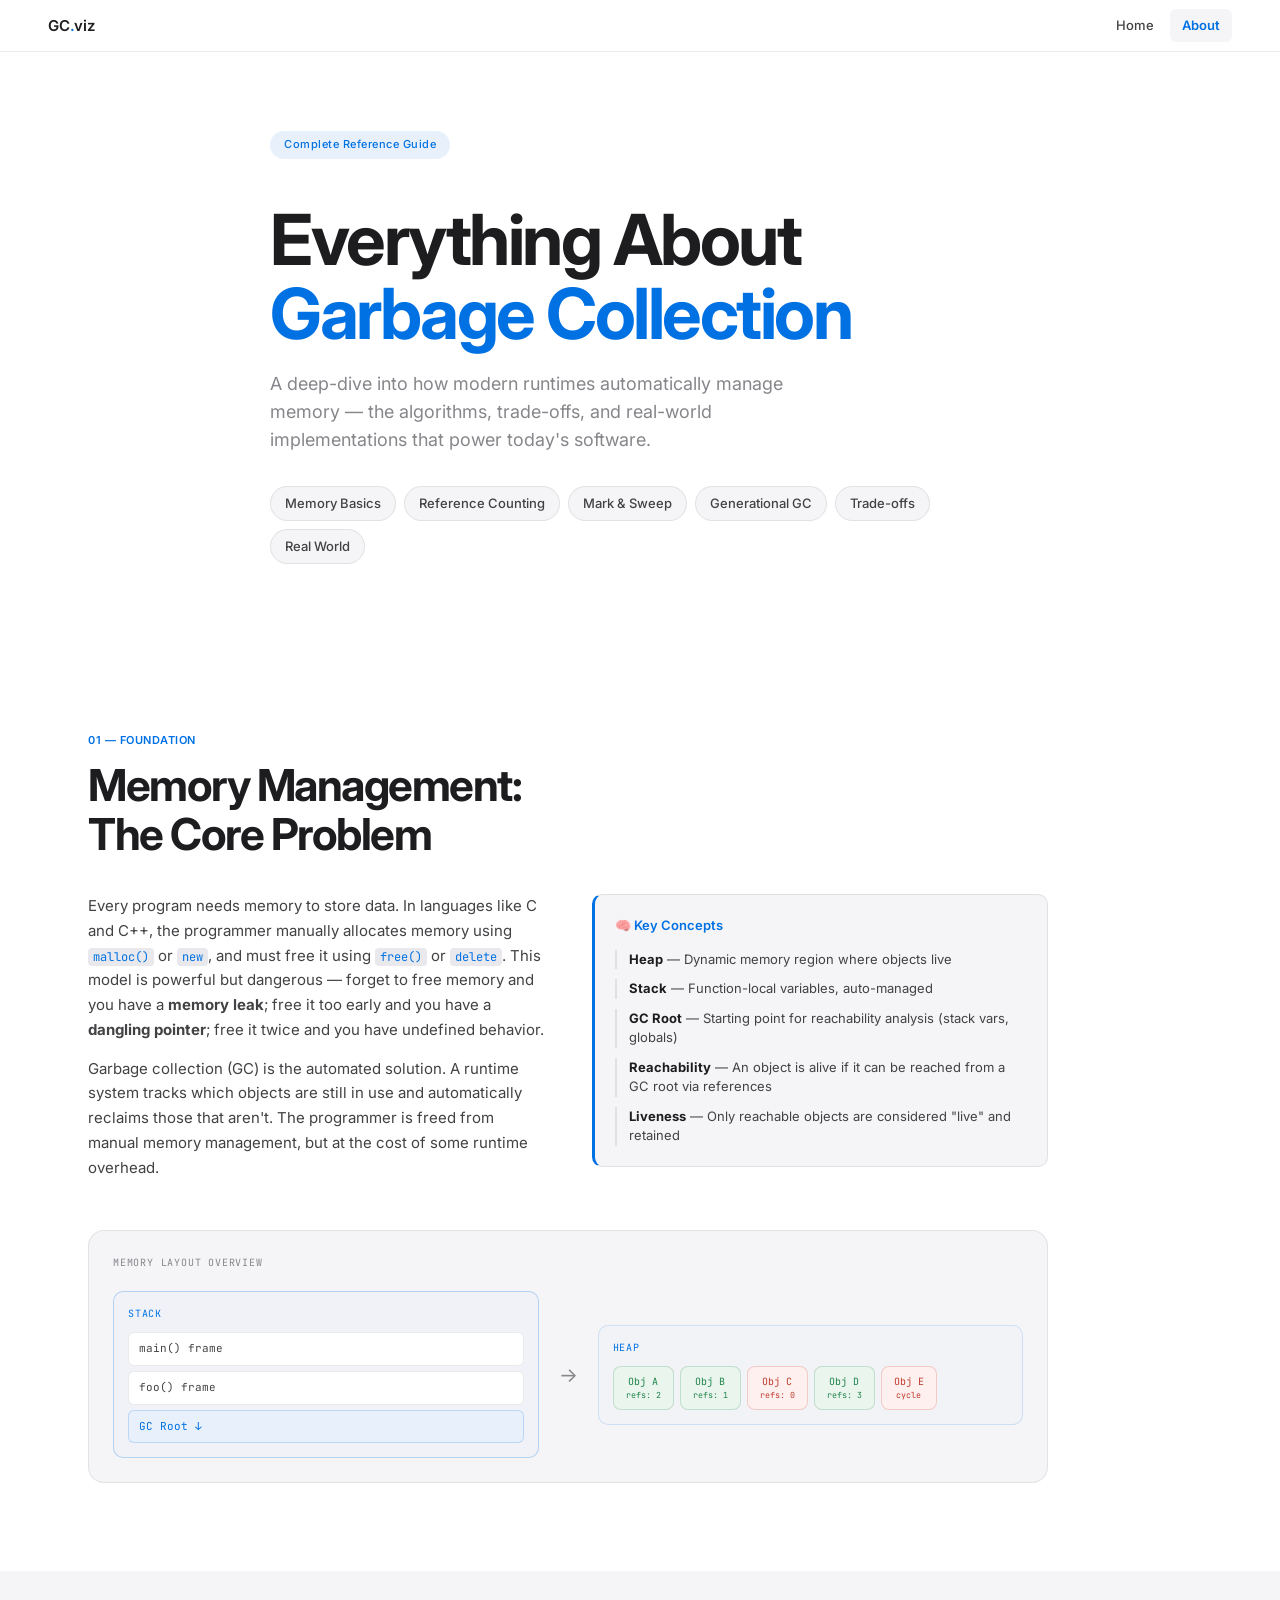
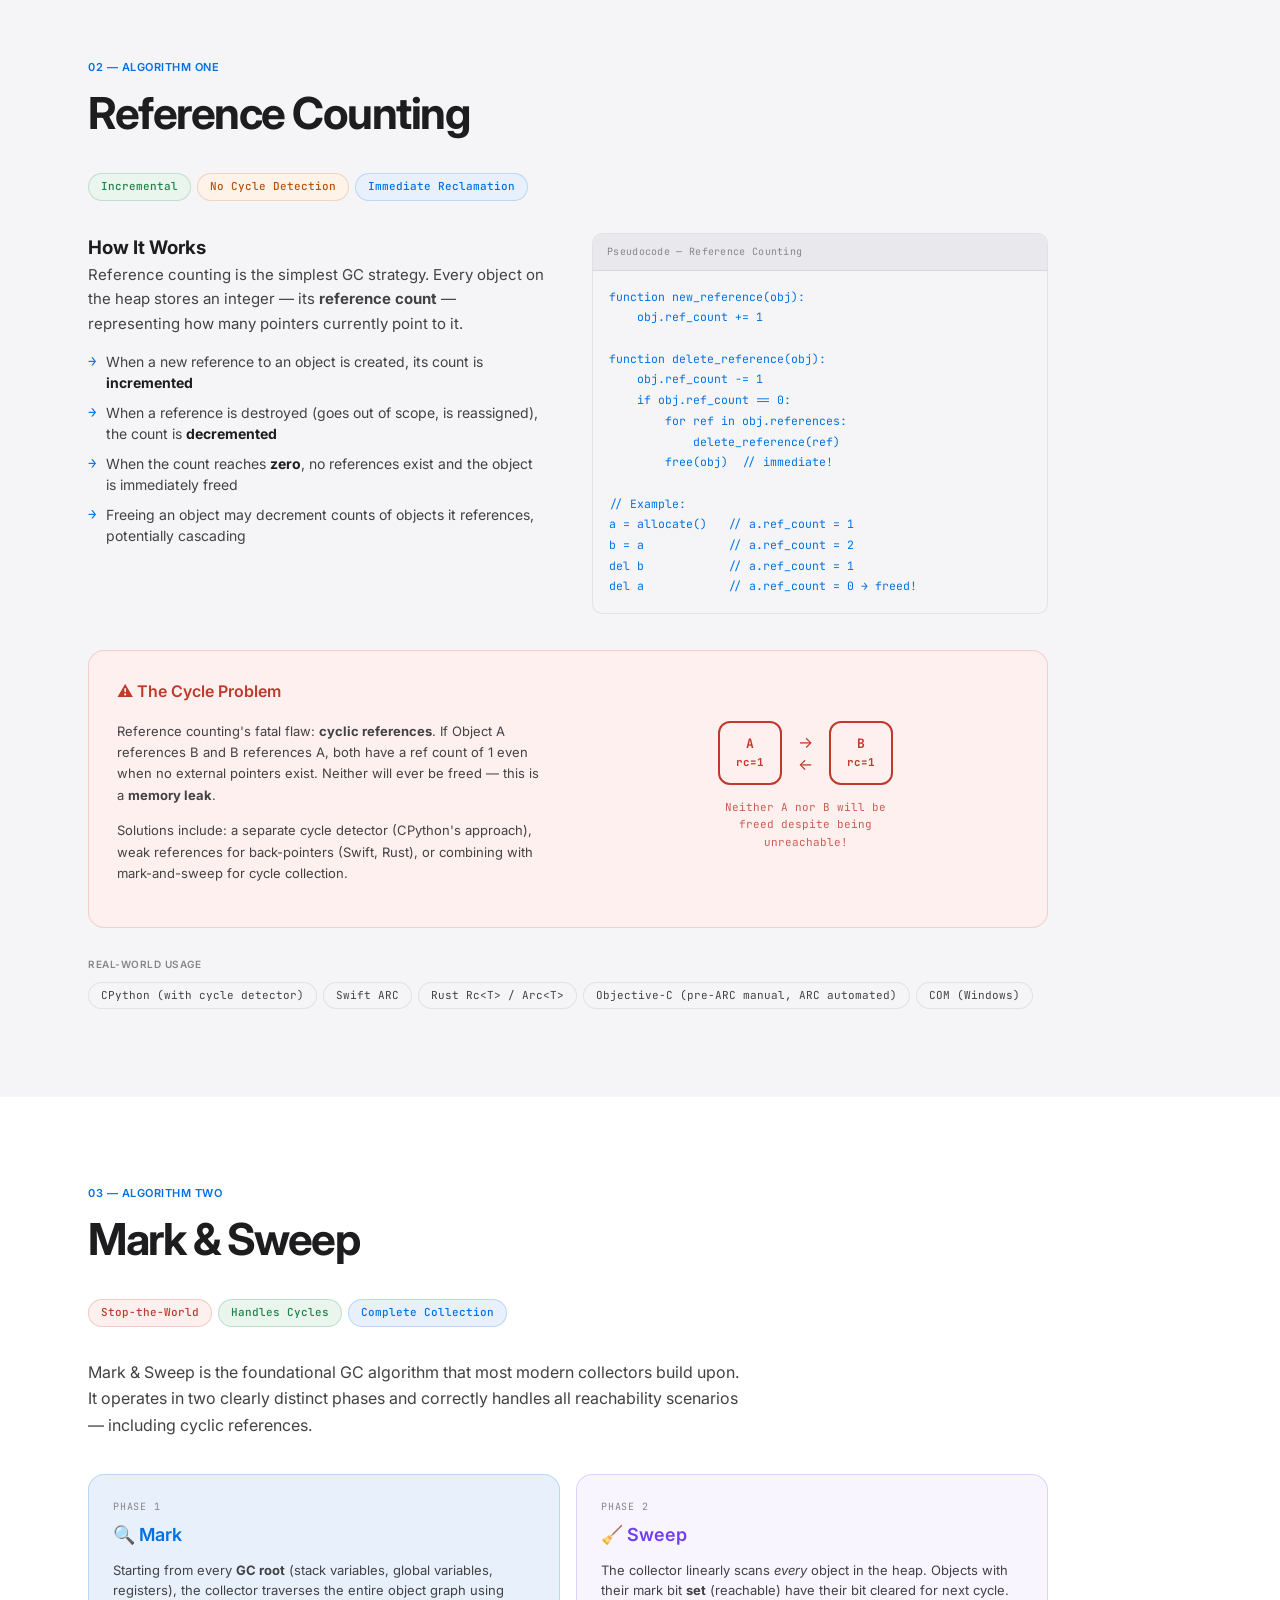
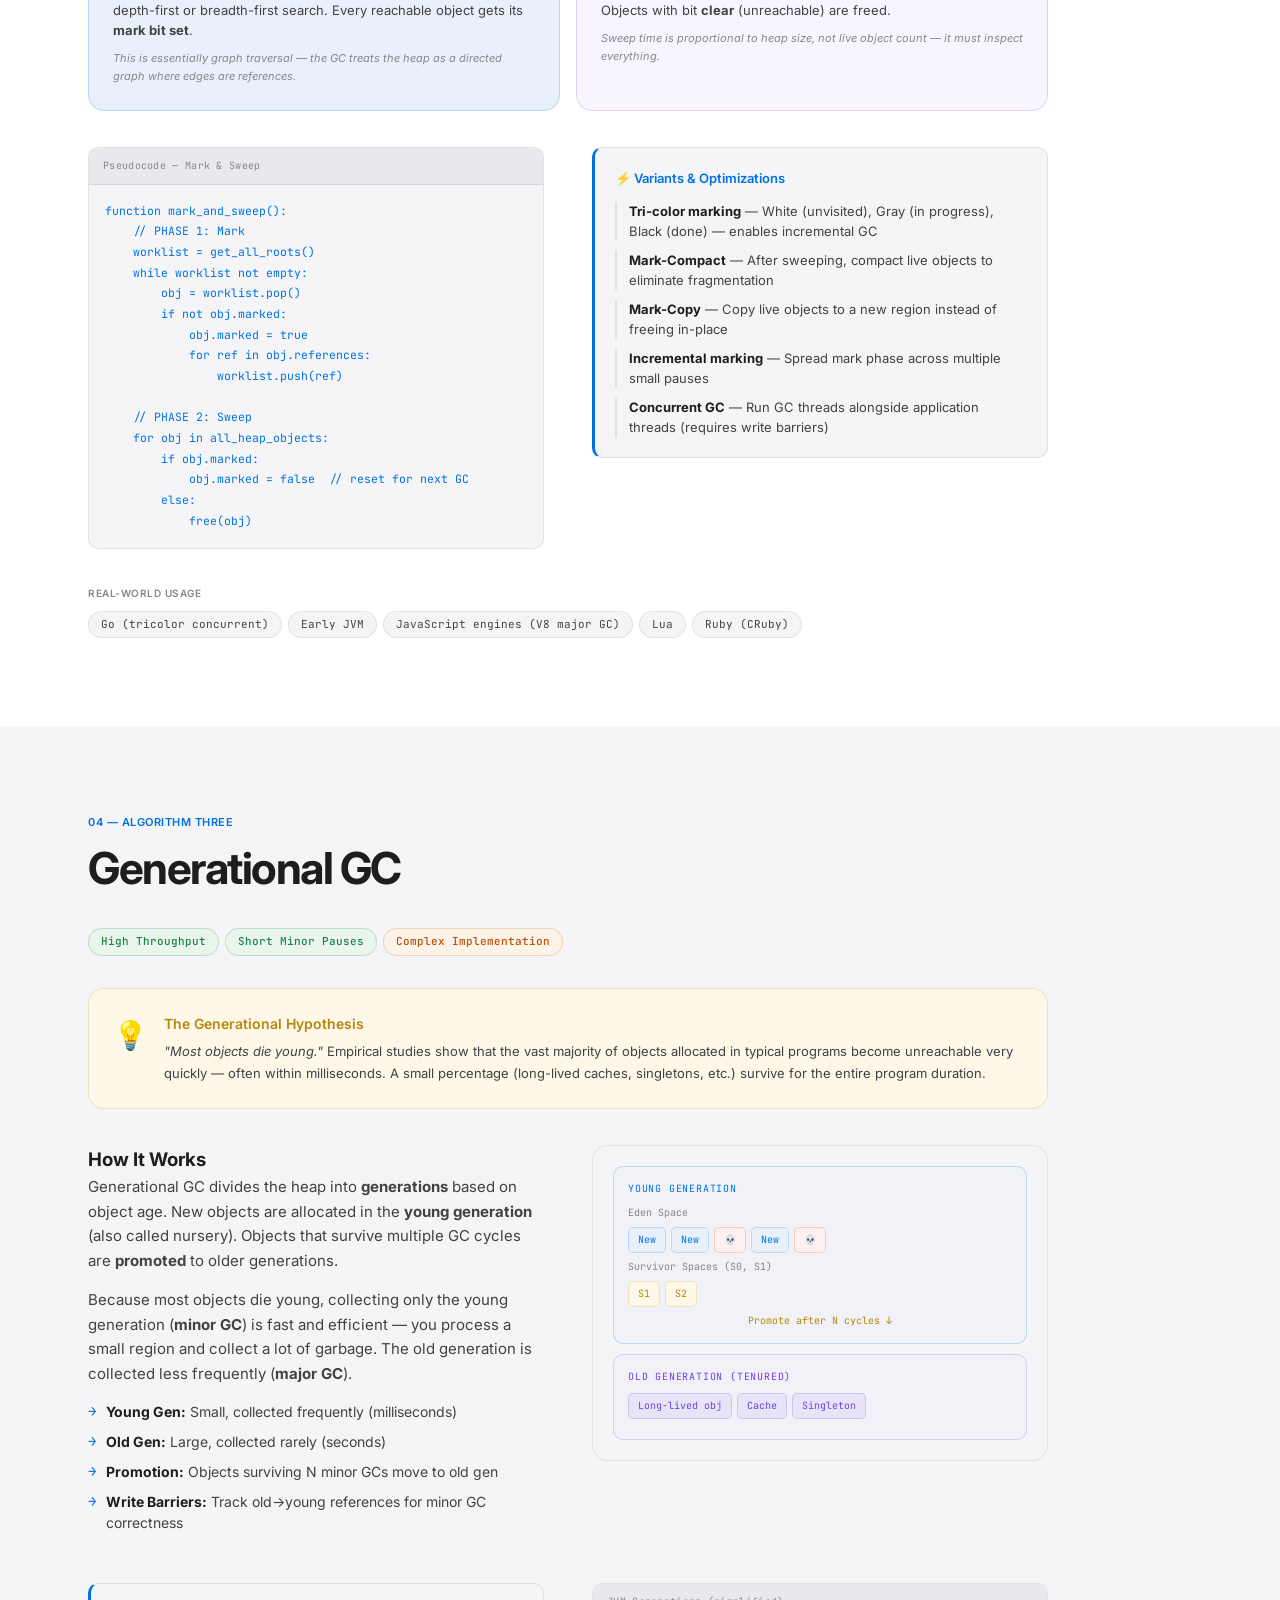
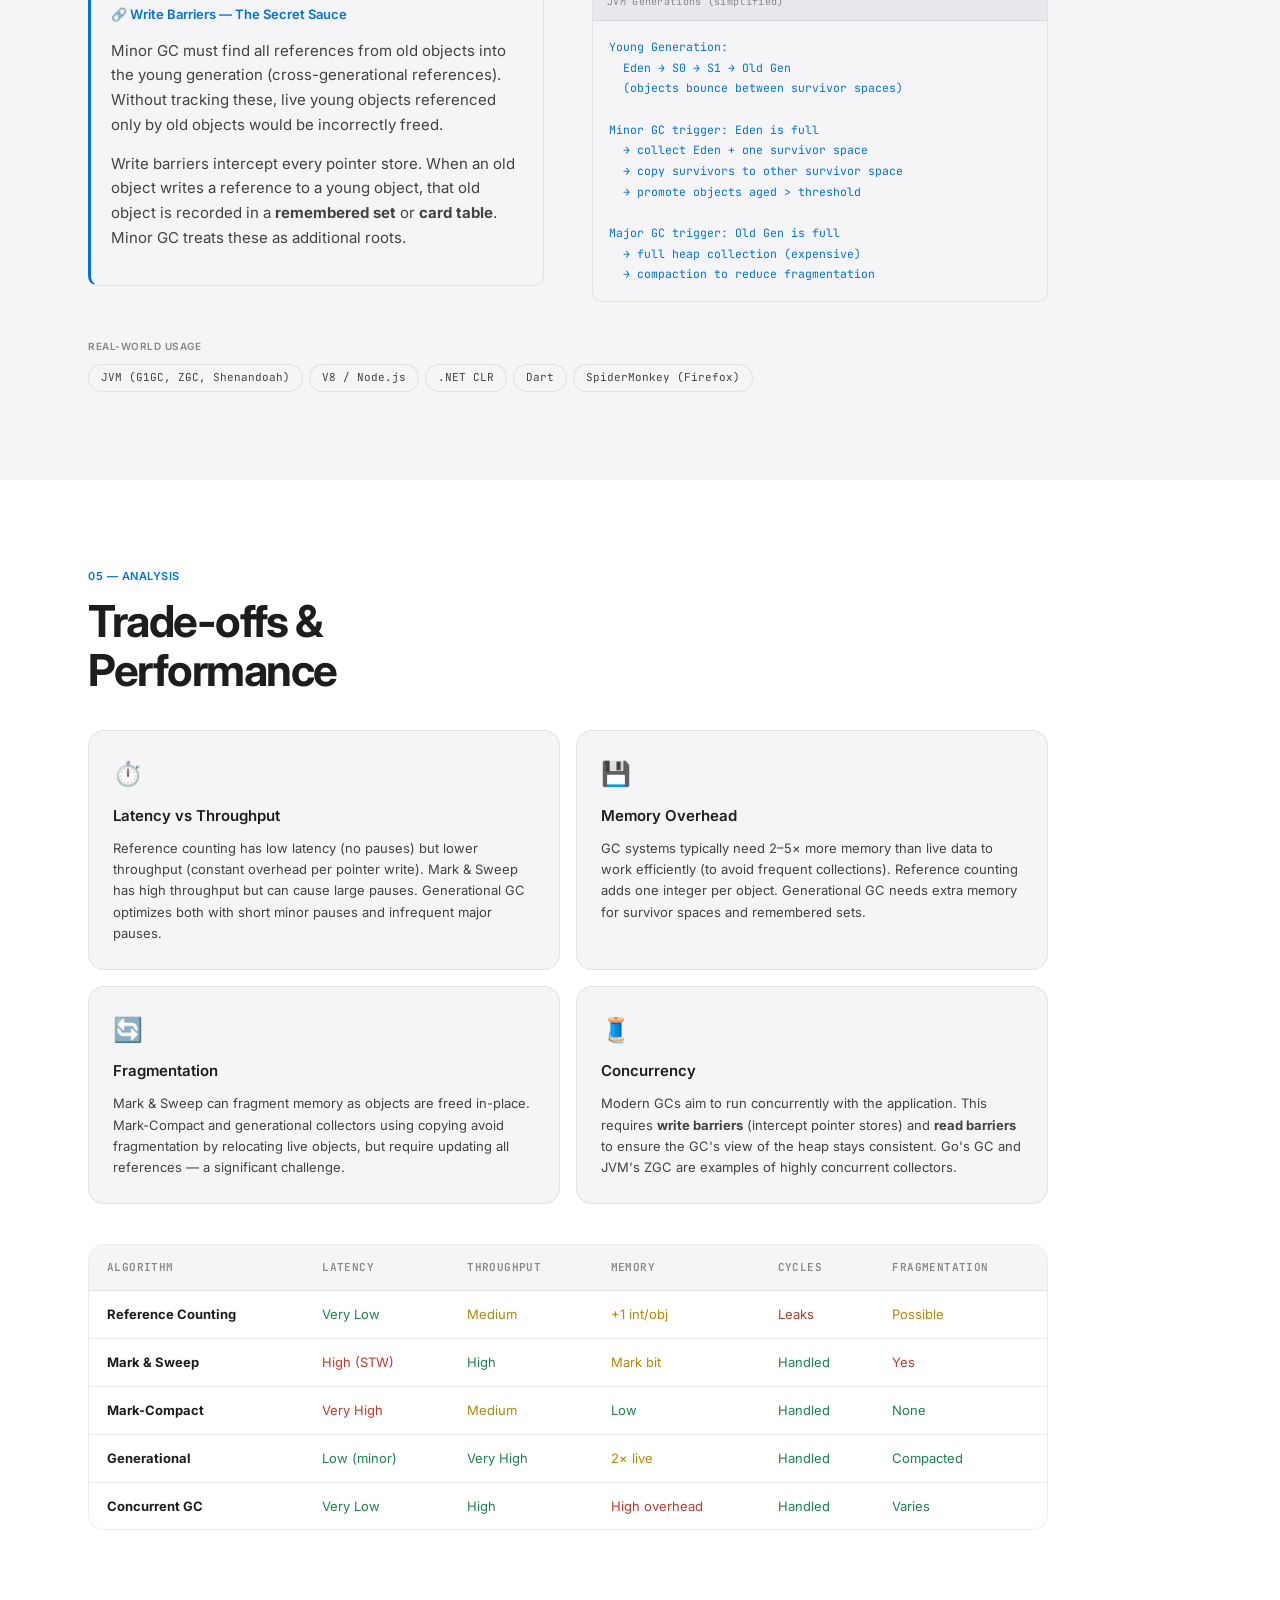
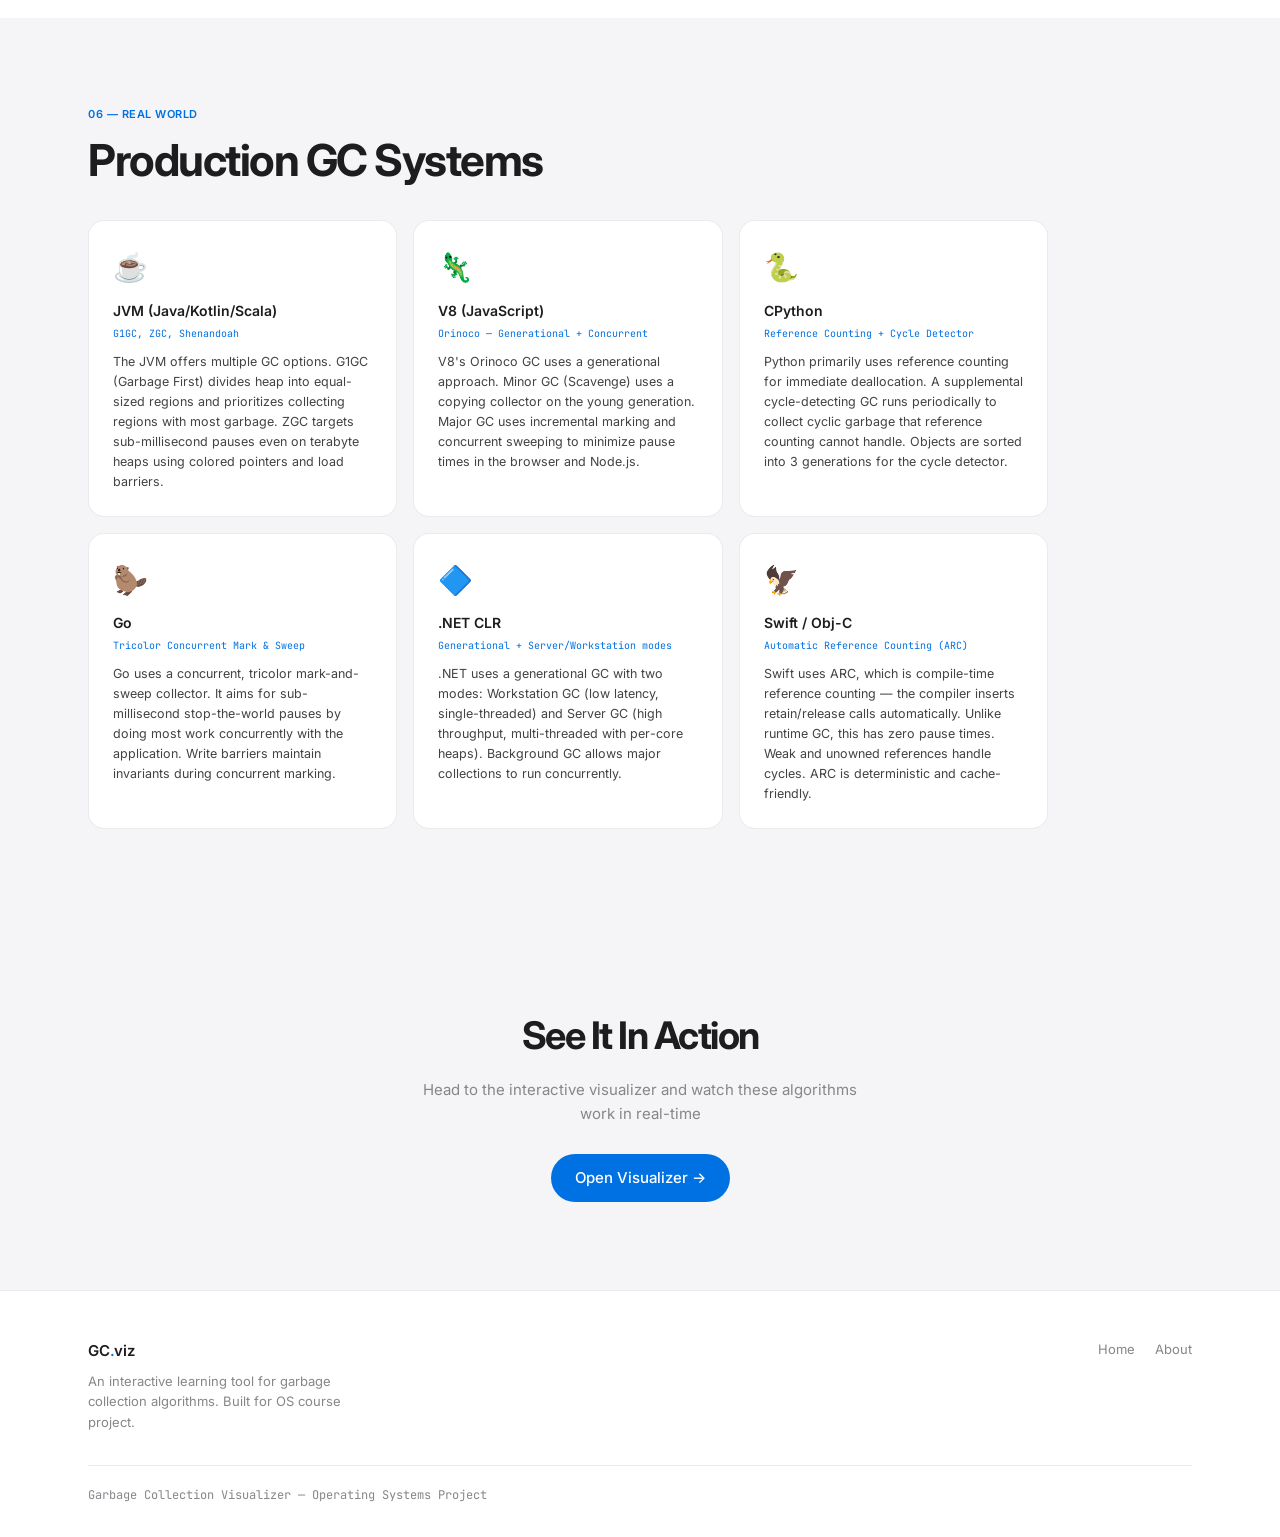
==== commit f55f0b17: "v3.0" ====
--- a/about.html
+++ b/about.html
@@ -5,7 +5,7 @@
   <meta name="viewport" content="width=device-width, initial-scale=1.0"/>
   <title>About — GC Visualizer</title>
   <link rel="preconnect" href="https://fonts.googleapis.com">
-  <link href="https://fonts.googleapis.com/css2?family=Space+Mono:wght@400;700&family=Syne:wght@400;600;700;800&family=DM+Sans:wght@300;400;500&display=swap" rel="stylesheet">
+  <link href="https://fonts.googleapis.com/css2?family=Inter:wght@300;400;500;600;700&family=JetBrains+Mono:wght@400;500&display=swap" rel="stylesheet">
   <link rel="stylesheet" href="style.css">
   <link rel="stylesheet" href="about.css">
 </head>
--- a/style.css
+++ b/style.css
@@ -0,0 +1,610 @@
+/* =========================================
+   GC VISUALIZER — APPLE MINIMAL
+   ========================================= */
+
+@import url('https://fonts.googleapis.com/css2?family=Inter:wght@300;400;500;600;700&family=JetBrains+Mono:wght@400;500&display=swap');
+
+:root {
+  --bg:        #ffffff;
+  --bg-2:      #f5f5f7;
+  --bg-3:      #e8e8ed;
+  --surface:   #ffffff;
+  --surface-2: #f5f5f7;
+  --border:    rgba(0,0,0,0.08);
+  --border-md: rgba(0,0,0,0.14);
+
+  --accent:    #0071e3;
+  --accent-dim:#e8f1fb;
+  --green:     #1d8348;
+  --green-dim: #eaf5ee;
+  --red:       #c0392b;
+  --red-dim:   #fdf0ee;
+  --yellow:    #b7860a;
+  --yellow-dim:#fdf8e8;
+
+  --text:      #1d1d1f;
+  --text-2:    #424245;
+  --text-3:    #86868b;
+
+  --font:      'Inter', -apple-system, BlinkMacSystemFont, sans-serif;
+  --mono:      'JetBrains Mono', 'SF Mono', monospace;
+
+  --r:         10px;
+  --r-lg:      16px;
+  --ease:      cubic-bezier(0.4, 0, 0.2, 1);
+  --t:         0.2s var(--ease);
+}
+
+*, *::before, *::after { margin:0; padding:0; box-sizing:border-box; }
+html { scroll-behavior: smooth; -webkit-font-smoothing: antialiased; }
+
+body {
+  background: var(--bg);
+  color: var(--text);
+  font-family: var(--font);
+  font-size: 16px;
+  line-height: 1.6;
+  overflow-x: hidden;
+}
+
+/* ── NAV ── */
+.navbar {
+  position: fixed;
+  top: 0; left: 0; right: 0;
+  z-index: 100;
+  display: flex;
+  align-items: center;
+  justify-content: space-between;
+  padding: 0 48px;
+  height: 52px;
+  background: rgba(255,255,255,0.82);
+  backdrop-filter: saturate(180%) blur(20px);
+  border-bottom: 1px solid var(--border);
+}
+
+.nav-logo {
+  font-size: 15px;
+  font-weight: 600;
+  letter-spacing: -0.2px;
+  color: var(--text);
+}
+.nav-logo .accent { color: var(--accent); }
+
+.nav-links { display: flex; gap: 4px; }
+.nav-links a {
+  font-size: 13px;
+  font-weight: 500;
+  color: var(--text-2);
+  text-decoration: none;
+  padding: 6px 12px;
+  border-radius: 6px;
+  transition: background var(--t), color var(--t);
+}
+.nav-links a:hover  { background: var(--bg-2); color: var(--text); }
+.nav-links a.active { background: var(--bg-2); color: var(--accent); font-weight: 600; }
+
+/* ── HERO ── */
+.hero {
+  min-height: 100vh;
+  display: flex;
+  flex-direction: column;
+  align-items: center;
+  justify-content: center;
+  padding: 100px 48px 80px;
+  text-align: center;
+}
+
+/* remove old bg effects */
+.hero-bg, .grid-overlay, .blob { display: none; }
+
+.hero-badge {
+  display: inline-block;
+  font-size: 11px;
+  font-weight: 500;
+  letter-spacing: 0.5px;
+  color: var(--accent);
+  background: var(--accent-dim);
+  padding: 5px 14px;
+  border-radius: 20px;
+  margin-bottom: 28px;
+  animation: fadeUp 0.5s ease both;
+}
+
+.hero-title {
+  font-size: clamp(48px, 6vw, 80px);
+  font-weight: 700;
+  line-height: 1.05;
+  letter-spacing: -2.5px;
+  color: var(--text);
+  margin-bottom: 20px;
+  animation: fadeUp 0.5s 0.08s ease both;
+}
+
+.outline-text {
+  color: var(--accent);
+  -webkit-text-stroke: 0;
+}
+
+.hero-sub {
+  font-size: 19px;
+  font-weight: 400;
+  color: var(--text-3);
+  max-width: 520px;
+  margin: 0 auto 36px;
+  line-height: 1.55;
+  animation: fadeUp 0.5s 0.16s ease both;
+}
+
+.hero-cta {
+  display: flex;
+  gap: 12px;
+  justify-content: center;
+  animation: fadeUp 0.5s 0.24s ease both;
+}
+
+.btn-primary {
+  background: var(--accent);
+  color: #fff;
+  border: none;
+  padding: 12px 24px;
+  border-radius: 980px;
+  font-family: var(--font);
+  font-size: 15px;
+  font-weight: 500;
+  cursor: pointer;
+  text-decoration: none;
+  display: inline-block;
+  transition: opacity var(--t), transform var(--t);
+}
+.btn-primary:hover { opacity: 0.85; transform: translateY(-1px); }
+
+.btn-ghost {
+  background: transparent;
+  color: var(--accent);
+  border: none;
+  padding: 12px 24px;
+  border-radius: 980px;
+  font-size: 15px;
+  font-weight: 500;
+  cursor: pointer;
+  text-decoration: none;
+  display: inline-block;
+  transition: background var(--t);
+}
+.btn-ghost:hover { background: var(--accent-dim); }
+
+.hero-stats {
+  display: flex;
+  align-items: center;
+  gap: 48px;
+  margin-top: 72px;
+  animation: fadeUp 0.5s 0.32s ease both;
+}
+.stat { display: flex; flex-direction: column; align-items: center; gap: 2px; }
+.stat-num { font-size: 32px; font-weight: 700; letter-spacing: -1px; color: var(--text); }
+.stat-label { font-size: 12px; color: var(--text-3); }
+.stat-divider { width: 1px; height: 40px; background: var(--border); }
+
+@keyframes fadeUp {
+  from { opacity:0; transform:translateY(16px); }
+  to   { opacity:1; transform:translateY(0); }
+}
+
+/* ── CONTAINERS ── */
+.container       { max-width: 1200px; margin: 0 auto; padding: 0 48px; }
+.container.wide  { max-width: 1360px; }
+
+.section-label {
+  font-size: 11px;
+  font-weight: 600;
+  letter-spacing: 0.5px;
+  color: var(--accent);
+  margin-bottom: 12px;
+  text-transform: uppercase;
+}
+
+/* ── ALGO SELECTOR ── */
+.algo-selector { padding: 64px 0 0; }
+
+.algo-tabs { display: flex; gap: 8px; flex-wrap: wrap; }
+
+.algo-tab {
+  display: flex;
+  flex-direction: column;
+  gap: 3px;
+  padding: 16px 22px;
+  background: var(--bg-2);
+  border: 1px solid var(--border);
+  border-radius: var(--r);
+  cursor: pointer;
+  transition: background var(--t), border-color var(--t);
+  text-align: left;
+  flex: 1;
+  min-width: 180px;
+}
+.algo-tab:hover { background: var(--bg-3); }
+.algo-tab.active { background: var(--accent-dim); border-color: var(--accent); }
+
+.tab-num {
+  font-family: var(--mono);
+  font-size: 10px;
+  color: var(--text-3);
+}
+.algo-tab.active .tab-num { color: var(--accent); }
+
+.tab-name {
+  font-size: 14px;
+  font-weight: 600;
+  color: var(--text);
+}
+
+/* ── VISUALIZER ── */
+.visualizer-section { padding: 32px 0 80px; }
+
+.viz-layout {
+  display: grid;
+  grid-template-columns: 320px 1fr;
+  gap: 20px;
+  align-items: start;
+}
+
+.viz-sidebar {
+  display: flex;
+  flex-direction: column;
+  gap: 12px;
+  position: sticky;
+  top: 68px;
+}
+
+.algo-info {
+  background: var(--bg-2);
+  border: 1px solid var(--border);
+  border-radius: var(--r-lg);
+  padding: 20px;
+}
+
+.algo-tag {
+  font-family: var(--mono);
+  font-size: 9px;
+  letter-spacing: 1px;
+  text-transform: uppercase;
+  color: var(--accent);
+  margin-bottom: 8px;
+}
+
+.algo-title {
+  font-size: 17px;
+  font-weight: 600;
+  margin-bottom: 8px;
+  letter-spacing: -0.3px;
+}
+
+.algo-desc {
+  font-size: 13px;
+  color: var(--text-2);
+  line-height: 1.55;
+  margin-bottom: 16px;
+}
+
+.algo-props { display: flex; flex-direction: column; gap: 7px; }
+
+.prop { display: flex; justify-content: space-between; align-items: center; font-size: 12px; }
+.prop-label { color: var(--text-3); }
+
+.prop-val {
+  font-family: var(--mono);
+  font-size: 10px;
+  padding: 2px 8px;
+  border-radius: 4px;
+  background: var(--bg-3);
+  color: var(--text-2);
+}
+.prop-val.good { color: var(--green); background: var(--green-dim); }
+.prop-val.mid  { color: var(--yellow); background: var(--yellow-dim); }
+.prop-val.bad  { color: var(--red); background: var(--red-dim); }
+
+/* ── CONTROLS ── */
+.controls { display: flex; flex-direction: column; gap: 8px; }
+
+.ctrl-btn {
+  padding: 10px 14px;
+  border-radius: 8px;
+  font-family: var(--font);
+  font-size: 13px;
+  font-weight: 500;
+  cursor: pointer;
+  transition: background var(--t), opacity var(--t);
+  border: 1px solid var(--border);
+  background: var(--bg-2);
+  color: var(--text);
+  text-align: left;
+}
+.ctrl-btn:hover { background: var(--bg-3); }
+.ctrl-btn:disabled { opacity: 0.4; cursor: not-allowed; }
+
+.ctrl-btn.primary {
+  background: var(--accent-dim);
+  border-color: rgba(0,113,227,0.2);
+  color: var(--accent);
+}
+.ctrl-btn.primary:hover { background: #d4e8f9; }
+
+.ctrl-btn.danger {
+  background: var(--accent);
+  border-color: transparent;
+  color: #fff;
+  font-weight: 600;
+}
+.ctrl-btn.danger:hover { opacity: 0.85; }
+
+.ctrl-btn.ghost { color: var(--text-3); background: transparent; }
+.ctrl-btn.ghost:hover { background: var(--bg-2); color: var(--text); }
+
+.ctrl-btn.small { flex: 1; padding: 8px 10px; font-size: 12px; text-align: center; }
+
+/* ── REF BUILDER ── */
+.ref-builder {
+  background: var(--bg-2);
+  border: 1px solid var(--border);
+  border-radius: var(--r);
+  padding: 12px;
+  display: flex;
+  flex-direction: column;
+  gap: 8px;
+}
+.ref-builder-label {
+  font-size: 10px;
+  font-weight: 600;
+  text-transform: uppercase;
+  letter-spacing: 0.5px;
+  color: var(--text-3);
+}
+.ref-row { display: flex; align-items: center; gap: 6px; }
+
+.ref-select {
+  flex: 1;
+  background: var(--bg);
+  border: 1px solid var(--border);
+  border-radius: 6px;
+  color: var(--text);
+  font-family: var(--mono);
+  font-size: 11px;
+  padding: 6px 8px;
+  cursor: pointer;
+  outline: none;
+  transition: border-color var(--t);
+}
+.ref-select:focus { border-color: var(--accent); }
+.ref-select option { background: #fff; }
+
+.ref-arrow-icon { color: var(--text-3); font-size: 14px; flex-shrink: 0; }
+
+/* ── SPEED ── */
+.speed-row {
+  display: flex;
+  align-items: center;
+  gap: 8px;
+  padding: 10px 12px;
+  background: var(--bg-2);
+  border: 1px solid var(--border);
+  border-radius: var(--r);
+}
+.speed-label { font-size: 11px; color: var(--text-3); white-space: nowrap; }
+
+.speed-slider {
+  flex: 1; -webkit-appearance: none;
+  height: 3px; border-radius: 2px;
+  background: var(--bg-3); outline: none; cursor: pointer;
+}
+.speed-slider::-webkit-slider-thumb {
+  -webkit-appearance: none;
+  width: 14px; height: 14px;
+  border-radius: 50%;
+  background: var(--accent);
+  border: 2px solid #fff;
+  box-shadow: 0 1px 4px rgba(0,0,0,0.2);
+  cursor: pointer;
+}
+.speed-val { font-family: var(--mono); font-size: 10px; color: var(--text-3); width: 62px; text-align: right; }
+
+/* ── STEP PANEL ── */
+.step-panel {
+  background: var(--bg-2);
+  border: 1px solid var(--border);
+  border-left: 3px solid var(--accent);
+  border-radius: var(--r);
+  padding: 14px;
+  display: flex;
+  flex-direction: column;
+  gap: 6px;
+  min-height: 108px;
+  transition: border-left-color 0.3s;
+}
+.step-panel.phase-sweep { border-left-color: #6e3ff3; }
+.step-panel.phase-warn  { border-left-color: var(--yellow); }
+.step-panel.phase-done  { border-left-color: var(--green); }
+
+.step-header { display: flex; align-items: center; }
+.step-tag {
+  font-family: var(--mono);
+  font-size: 9px;
+  letter-spacing: 1px;
+  text-transform: uppercase;
+  color: var(--accent);
+  background: var(--accent-dim);
+  padding: 2px 7px;
+  border-radius: 4px;
+}
+.step-title { font-size: 13px; font-weight: 600; color: var(--text); line-height: 1.3; }
+.step-desc  { font-size: 11.5px; color: var(--text-2); line-height: 1.55; }
+
+.step-progress-wrap { display: flex; align-items: center; gap: 8px; margin-top: 2px; }
+.step-bar { flex: 1; height: 3px; background: var(--bg-3); border-radius: 2px; overflow: hidden; }
+.step-fill { height: 100%; background: var(--accent); border-radius: 2px; transition: width 0.4s ease; width: 0%; }
+.step-count { font-family: var(--mono); font-size: 10px; color: var(--text-3); white-space: nowrap; }
+
+/* ── LOG PANEL ── */
+.log-panel {
+  background: var(--bg-2);
+  border: 1px solid var(--border);
+  border-radius: var(--r);
+  overflow: hidden;
+}
+.log-header {
+  font-family: var(--mono);
+  font-size: 10px;
+  text-transform: uppercase;
+  letter-spacing: 0.5px;
+  color: var(--text-3);
+  padding: 8px 14px;
+  border-bottom: 1px solid var(--border);
+  background: var(--bg-3);
+}
+.log-body {
+  padding: 10px;
+  max-height: 150px;
+  overflow-y: auto;
+  display: flex;
+  flex-direction: column;
+  gap: 3px;
+}
+.log-line {
+  font-family: var(--mono);
+  font-size: 10.5px;
+  color: var(--text-3);
+  line-height: 1.5;
+}
+.log-line.info    { color: var(--accent); }
+.log-line.warn    { color: var(--yellow); }
+.log-line.error   { color: var(--red); }
+.log-line.success { color: var(--green); }
+
+/* ── CANVAS ── */
+.viz-main { display: flex; flex-direction: column; gap: 12px; }
+
+.canvas-wrapper {
+  position: relative;
+  background: var(--bg-2);
+  border: 1px solid var(--border);
+  border-radius: var(--r-lg);
+  overflow: hidden;
+  aspect-ratio: 16/10;
+}
+
+#gc-canvas { width: 100%; height: 100%; display: block; }
+
+.canvas-overlay {
+  position: absolute; inset: 0;
+  display: flex; align-items: center; justify-content: center;
+  pointer-events: none; transition: opacity 0.4s;
+}
+.canvas-overlay.hidden { opacity: 0; }
+.overlay-hint {
+  font-size: 13px;
+  color: var(--text-3);
+  border: 1px dashed var(--border-md);
+  padding: 10px 20px;
+  border-radius: 8px;
+  background: rgba(255,255,255,0.6);
+}
+
+.legend { display: flex; gap: 20px; flex-wrap: wrap; padding: 0 2px; }
+.legend-item { display: flex; align-items: center; gap: 6px; font-size: 12px; color: var(--text-3); }
+.dot { width: 8px; height: 8px; border-radius: 50%; flex-shrink: 0; }
+.dot.green  { background: #2d8653; }
+.dot.yellow { background: #b7860a; }
+.dot.red    { background: #c0392b; }
+.dot.gray   { background: #c7c7cc; }
+
+/* ── OVERVIEW CARDS ── */
+.overview-section { padding: 100px 0; background: var(--bg-2); }
+
+.section-header { margin-bottom: 52px; }
+.section-title {
+  font-size: clamp(32px, 4vw, 48px);
+  font-weight: 700;
+  letter-spacing: -1.5px;
+  line-height: 1.05;
+  margin-top: 8px;
+  color: var(--text);
+}
+
+.cards-grid { display: grid; grid-template-columns: repeat(3,1fr); gap: 16px; }
+
+.algo-card {
+  background: var(--bg);
+  border: 1px solid var(--border);
+  border-radius: var(--r-lg);
+  padding: 28px;
+  position: relative;
+  transition: box-shadow var(--t), transform var(--t);
+}
+.algo-card:hover { box-shadow: 0 4px 20px rgba(0,0,0,0.08); transform: translateY(-2px); }
+.algo-card.featured { border-color: var(--accent); }
+
+.card-badge {
+  position: absolute; top: 14px; right: 14px;
+  font-size: 10px; font-weight: 600;
+  color: var(--accent); background: var(--accent-dim);
+  padding: 3px 10px; border-radius: 20px;
+}
+.card-number { font-family: var(--mono); font-size: 10px; color: var(--text-3); margin-bottom: 10px; }
+.card-icon   { font-size: 28px; margin-bottom: 12px; }
+.algo-card h3 { font-size: 17px; font-weight: 600; margin-bottom: 10px; }
+.algo-card p  { font-size: 13px; color: var(--text-2); margin-bottom: 18px; line-height: 1.55; }
+
+.card-pros-cons { display: grid; grid-template-columns: 1fr 1fr; gap: 14px; margin-bottom: 20px; }
+.pc-label { font-size: 10px; font-weight: 600; text-transform: uppercase; letter-spacing: 0.4px; color: var(--text-3); margin-bottom: 6px; }
+.pc-item  { font-size: 12px; margin-bottom: 3px; color: var(--text-2); }
+.pros .pc-item { color: var(--green); }
+.cons .pc-item { color: var(--red); }
+
+.card-link { font-size: 13px; color: var(--accent); text-decoration: none; font-weight: 500; transition: opacity var(--t); }
+.card-link:hover { opacity: 0.7; }
+
+/* ── TABLE ── */
+.compare-section { padding: 80px 0; }
+
+.table-wrap { overflow-x: auto; border-radius: var(--r-lg); border: 1px solid var(--border); }
+.compare-table { width: 100%; border-collapse: collapse; font-size: 13px; }
+.compare-table th {
+  background: var(--bg-2); color: var(--text-3);
+  font-size: 11px; font-weight: 600; text-transform: uppercase; letter-spacing: 0.4px;
+  padding: 14px 18px; text-align: left; border-bottom: 1px solid var(--border);
+  font-family: var(--mono);
+}
+.compare-table td { padding: 13px 18px; border-bottom: 1px solid var(--border); color: var(--text-2); }
+.compare-table tr:last-child td { border-bottom: none; }
+.compare-table tr:hover td { background: var(--bg-2); }
+.compare-table td:first-child { color: var(--text); font-weight: 500; }
+.compare-table td.good { color: var(--green); }
+.compare-table td.mid  { color: var(--yellow); }
+.compare-table td.bad  { color: var(--red); }
+
+/* ── FOOTER ── */
+.footer { border-top: 1px solid var(--border); padding: 48px 0 32px; }
+.footer-content { display: flex; justify-content: space-between; align-items: flex-start; margin-bottom: 32px; gap: 40px; }
+.footer-brand p { font-size: 13px; color: var(--text-3); margin-top: 8px; max-width: 280px; }
+.footer-links { display: flex; gap: 20px; }
+.footer-links a { color: var(--text-3); text-decoration: none; font-size: 13px; transition: color var(--t); }
+.footer-links a:hover { color: var(--accent); }
+.footer-bottom { border-top: 1px solid var(--border); padding-top: 20px; font-size: 12px; color: var(--text-3); font-family: var(--mono); }
+
+/* ── SCROLLBAR ── */
+::-webkit-scrollbar { width: 5px; height: 5px; }
+::-webkit-scrollbar-track { background: transparent; }
+::-webkit-scrollbar-thumb { background: var(--bg-3); border-radius: 3px; }
+
+/* ── RESPONSIVE ── */
+@media (max-width: 900px) {
+  .navbar { padding: 0 20px; }
+  .hero   { padding: 90px 20px 60px; }
+  .container, .container.wide { padding: 0 20px; }
+  .viz-layout { grid-template-columns: 1fr; }
+  .viz-sidebar { position: static; }
+  .cards-grid { grid-template-columns: 1fr; }
+  .hero-stats { gap: 24px; }
+  .stat-num { font-size: 26px; }
+  .algo-tabs { flex-direction: column; }
+  .algo-tab { min-width: unset; }
+}
--- a/about.css
+++ b/about.css
@@ -1,711 +1,314 @@
 /* =========================================
-   ABOUT PAGE STYLES
+   ABOUT PAGE — APPLE MINIMAL
    ========================================= */
 
 .about-hero {
   min-height: 70vh;
   display: flex;
   align-items: center;
-  padding: 140px 0 80px;
+  padding: 130px 0 80px;
   position: relative;
   overflow: hidden;
-}
-
-.about-hero-bg {
-  position: absolute;
-  inset: 0;
-  pointer-events: none;
-}
-
-.about-hero-inner {
-  max-width: 800px;
-}
+  background: var(--bg);
+}
+.about-hero-bg { display: none; }
+
+.about-hero-inner { max-width: 740px; }
 
 .about-hero h1 {
-  font-family: var(--font-display);
-  font-size: clamp(48px, 6vw, 82px);
-  font-weight: 800;
-  line-height: 0.95;
-  letter-spacing: -3px;
-  margin: 20px 0 24px;
+  font-size: clamp(42px, 5.5vw, 72px);
+  font-weight: 700;
+  letter-spacing: -2.5px;
+  line-height: 1.05;
+  margin: 16px 0 20px;
+  color: var(--text);
 }
 
 .about-hero p {
   font-size: 18px;
-  color: var(--text-dim);
-  max-width: 600px;
-  margin-bottom: 36px;
-  font-weight: 300;
-}
-
-.about-nav-pills {
-  display: flex;
-  flex-wrap: wrap;
-  gap: 10px;
-}
-
+  color: var(--text-3);
+  max-width: 560px;
+  margin-bottom: 32px;
+  font-weight: 400;
+  line-height: 1.55;
+}
+
+.about-nav-pills { display: flex; flex-wrap: wrap; gap: 8px; }
 .pill {
   font-size: 13px;
-  font-family: var(--font-mono);
-  color: var(--text-dim);
-  background: var(--surface);
-  border: 1px solid var(--border);
-  padding: 8px 16px;
-  border-radius: 100px;
+  font-weight: 500;
+  color: var(--text-2);
+  background: var(--bg-2);
+  border: 1px solid var(--border);
+  padding: 6px 14px;
+  border-radius: 20px;
   text-decoration: none;
-  transition: var(--transition);
+  transition: background var(--t), color var(--t), border-color var(--t);
+}
+.pill:hover { background: var(--accent-dim); color: var(--accent); border-color: rgba(0,113,227,0.2); }
+
+/* ── CONTENT ── */
+.content-section { padding: 88px 0; }
+.content-section.alt-bg { background: var(--bg-2); }
+
+.content-block { max-width: 960px; }
+
+.block-label {
+  font-size: 11px;
+  font-weight: 600;
+  text-transform: uppercase;
+  letter-spacing: 0.5px;
+  color: var(--accent);
+  margin-bottom: 12px;
+}
+
+.block-title {
+  font-size: clamp(28px, 3.5vw, 44px);
+  font-weight: 700;
+  letter-spacing: -1.5px;
+  line-height: 1.1;
+  margin-bottom: 36px;
+  color: var(--text);
+}
+
+.two-col { display: grid; grid-template-columns: 1fr 1fr; gap: 48px; margin-bottom: 36px; }
+.mt-4 { margin-top: 36px; }
+
+.two-col p { font-size: 15px; color: var(--text-2); line-height: 1.65; margin-bottom: 14px; }
+
+/* ── INFO BOX ── */
+.info-box {
+  background: var(--bg-2);
+  border: 1px solid var(--border);
+  border-left: 3px solid var(--accent);
+  border-radius: var(--r);
+  padding: 20px;
+}
+.info-box-title { font-size: 13px; font-weight: 600; color: var(--accent); margin-bottom: 14px; }
+.concept-list { display: flex; flex-direction: column; gap: 10px; }
+.concept {
+  font-size: 13px; color: var(--text-2); line-height: 1.5;
+  padding-left: 12px; border-left: 2px solid var(--border);
+}
+.concept strong { color: var(--text); }
+
+/* ── MEMORY DIAGRAM ── */
+.memory-diagram {
+  background: var(--bg-2);
+  border: 1px solid var(--border);
+  border-radius: var(--r-lg);
+  padding: 24px;
+  margin-top: 12px;
+}
+.mem-title {
+  font-family: var(--mono);
+  font-size: 10px;
+  text-transform: uppercase;
+  letter-spacing: 0.8px;
+  color: var(--text-3);
+  margin-bottom: 20px;
+}
+.mem-visual { display: flex; align-items: center; gap: 20px; }
+.mem-arrow { font-size: 20px; color: var(--text-3); flex-shrink: 0; }
+
+.mem-region {
+  border: 1px solid var(--border);
+  border-radius: var(--r);
+  padding: 14px;
+  flex: 1;
+}
+.stack-region { border-color: rgba(0,113,227,0.25); background: rgba(0,113,227,0.02); }
+.heap-region  { border-color: rgba(0,113,227,0.15); background: rgba(0,113,227,0.01); }
+
+.mem-label { font-family: var(--mono); font-size: 10px; text-transform: uppercase; letter-spacing: 0.8px; margin-bottom: 10px; }
+.stack-region .mem-label { color: var(--accent); }
+.heap-region .mem-label  { color: var(--accent); }
+
+.mem-items { display: flex; flex-direction: column; gap: 5px; }
+.mem-item {
+  background: var(--bg);
+  border: 1px solid var(--border);
+  padding: 7px 10px;
+  border-radius: 6px;
+  font-family: var(--mono);
+  font-size: 11px;
+  color: var(--text-2);
+}
+.gc-root-tag { color: var(--accent); border-color: rgba(0,113,227,0.2); background: var(--accent-dim); }
+
+.heap-objects { display: flex; flex-wrap: wrap; gap: 6px; }
+.heap-obj {
+  padding: 8px 12px; border-radius: 8px;
+  font-family: var(--mono); font-size: 10px;
+  text-align: center; line-height: 1.3; border: 1px solid;
+}
+.heap-obj.reachable   { background: var(--green-dim); border-color: rgba(29,131,72,0.2); color: var(--green); }
+.heap-obj.unreachable { background: var(--red-dim);   border-color: rgba(192,57,43,0.2); color: var(--red); }
+
+/* ── BADGES ── */
+.algo-badge-row { display: flex; gap: 6px; flex-wrap: wrap; margin-bottom: 32px; }
+.badge {
+  font-size: 11px; font-weight: 500; font-family: var(--mono);
+  padding: 4px 12px; border-radius: 20px; border: 1px solid;
+}
+.badge.green  { color: var(--green);  background: var(--green-dim);  border-color: rgba(29,131,72,0.2); }
+.badge.red    { color: var(--red);    background: var(--red-dim);    border-color: rgba(192,57,43,0.2); }
+.badge.orange { color: #b7520a; background: #fdf3e8; border-color: rgba(183,82,10,0.2); }
+.badge.blue   { color: var(--accent); background: var(--accent-dim); border-color: rgba(0,113,227,0.2); }
+
+.lead { font-size: 16px; color: var(--text-2); line-height: 1.65; max-width: 660px; margin-bottom: 36px; }
+
+/* ── CODE BLOCK ── */
+.code-block { background: var(--bg-2); border: 1px solid var(--border); border-radius: var(--r); overflow: hidden; }
+.code-header {
+  background: var(--bg-3);
+  font-family: var(--mono); font-size: 10px;
+  color: var(--text-3); padding: 10px 14px;
+  border-bottom: 1px solid var(--border);
   letter-spacing: 0.3px;
 }
-
-.pill:hover {
-  color: var(--accent);
-  border-color: var(--accent);
-  background: var(--accent-dim);
-}
-
-/* ---- CONTENT SECTIONS ---- */
-.content-section {
-  padding: 100px 0;
-}
-
-.content-section.alt-bg {
-  background: var(--bg-2);
-}
-
-.content-block {
-  max-width: 1000px;
-}
-
-.block-label {
-  font-family: var(--font-mono);
-  font-size: 11px;
-  text-transform: uppercase;
-  letter-spacing: 2px;
-  color: var(--accent);
-  margin-bottom: 16px;
-}
-
-.block-title {
-  font-family: var(--font-display);
-  font-size: clamp(32px, 4vw, 52px);
-  font-weight: 800;
-  line-height: 1.1;
-  letter-spacing: -2px;
-  margin-bottom: 40px;
-}
-
-.two-col {
-  display: grid;
-  grid-template-columns: 1fr 1fr;
-  gap: 48px;
-  margin-bottom: 40px;
-}
-
-.mt-4 { margin-top: 40px; }
-
-.two-col p {
-  color: var(--text-dim);
-  font-size: 15px;
-  line-height: 1.8;
-  margin-bottom: 16px;
-}
-
-/* ---- INFO BOX ---- */
-.info-box {
-  background: var(--surface-2);
-  border: 1px solid var(--border);
-  border-left: 3px solid var(--accent);
-  border-radius: var(--radius);
-  padding: 24px;
-}
-
-.info-box-title {
-  font-family: var(--font-display);
-  font-size: 15px;
-  font-weight: 700;
-  margin-bottom: 16px;
-  color: var(--accent);
-}
-
-.concept-list { display: flex; flex-direction: column; gap: 12px; }
-
-.concept {
-  font-size: 13px;
-  color: var(--text-dim);
-  line-height: 1.5;
-  padding-left: 12px;
-  border-left: 1px solid var(--border);
-}
-
-.concept strong { color: var(--text); }
-
-/* ---- MEMORY DIAGRAM ---- */
-.memory-diagram {
-  background: var(--surface);
-  border: 1px solid var(--border);
-  border-radius: var(--radius-lg);
-  padding: 32px;
-  margin-top: 16px;
-}
-
-.mem-title {
-  font-family: var(--font-mono);
-  font-size: 12px;
-  color: var(--text-dimmer);
-  margin-bottom: 24px;
-  text-transform: uppercase;
-  letter-spacing: 1px;
-}
-
-.mem-visual {
-  display: flex;
-  align-items: center;
-  gap: 24px;
-}
-
-.mem-arrow {
-  font-size: 24px;
-  color: var(--text-dimmer);
-  flex-shrink: 0;
-}
-
-.mem-region {
-  border: 1px solid var(--border);
-  border-radius: var(--radius);
+.code-block pre {
   padding: 16px;
-  flex: 1;
-}
-
-.stack-region { border-color: rgba(124,77,255,0.4); }
-.heap-region { border-color: rgba(0,245,196,0.3); }
-
-.mem-label {
-  font-family: var(--font-mono);
-  font-size: 11px;
-  text-transform: uppercase;
-  letter-spacing: 1px;
-  margin-bottom: 12px;
-}
-
-.stack-region .mem-label { color: var(--accent-2); }
-.heap-region .mem-label { color: var(--accent); }
-
-.mem-items { display: flex; flex-direction: column; gap: 6px; }
-
-.mem-item {
-  background: var(--surface-2);
-  border: 1px solid var(--border);
-  padding: 8px 12px;
-  border-radius: 6px;
-  font-family: var(--font-mono);
-  font-size: 12px;
-  color: var(--text-dim);
-}
-
-.gc-root-tag {
-  color: var(--accent);
-  border-color: rgba(0,245,196,0.3);
-  background: var(--accent-dim);
-}
-
-.heap-objects {
-  display: flex;
-  flex-wrap: wrap;
-  gap: 8px;
-}
-
-.heap-obj {
-  padding: 10px 14px;
-  border-radius: 8px;
-  font-family: var(--font-mono);
-  font-size: 11px;
-  text-align: center;
-  line-height: 1.3;
-  border: 1px solid;
-}
-
-.heap-obj.reachable {
-  background: rgba(46,213,115,0.1);
-  border-color: rgba(46,213,115,0.3);
-  color: var(--green);
-}
-
-.heap-obj.unreachable {
-  background: rgba(255,71,87,0.1);
-  border-color: rgba(255,71,87,0.3);
-  color: var(--red);
-}
-
-/* ---- ALGO BADGES ---- */
-.algo-badge-row {
-  display: flex;
-  gap: 8px;
-  flex-wrap: wrap;
-  margin-bottom: 36px;
-}
-
-.badge {
-  font-size: 12px;
-  font-family: var(--font-mono);
-  padding: 5px 12px;
-  border-radius: 100px;
-  border: 1px solid;
-}
-
-.badge.green { color: var(--green); background: rgba(46,213,115,0.1); border-color: rgba(46,213,115,0.3); }
-.badge.red { color: var(--red); background: rgba(255,71,87,0.1); border-color: rgba(255,71,87,0.3); }
-.badge.orange { color: var(--orange); background: rgba(255,140,66,0.1); border-color: rgba(255,140,66,0.3); }
-.badge.blue { color: #74b9ff; background: rgba(116,185,255,0.1); border-color: rgba(116,185,255,0.3); }
-
-.lead {
-  font-size: 17px;
-  color: var(--text-dim);
-  line-height: 1.7;
-  max-width: 700px;
-  margin-bottom: 40px;
-}
-
-/* ---- CODE BLOCK ---- */
-.code-block {
-  background: var(--bg);
-  border: 1px solid var(--border);
-  border-radius: var(--radius);
-  overflow: hidden;
-}
-
-.code-header {
-  background: var(--surface);
-  font-family: var(--font-mono);
-  font-size: 11px;
-  color: var(--text-dimmer);
-  padding: 12px 16px;
-  border-bottom: 1px solid var(--border);
-  letter-spacing: 0.5px;
-}
-
-.code-block pre {
-  padding: 20px;
-  font-family: var(--font-mono);
-  font-size: 12px;
+  font-family: var(--mono);
+  font-size: 11.5px;
   color: var(--accent);
   line-height: 1.8;
   overflow-x: auto;
   white-space: pre;
 }
 
-/* ---- PROBLEM BOX ---- */
+/* ── PROBLEM BOX ── */
 .problem-box {
-  background: rgba(255,71,87,0.06);
-  border: 1px solid rgba(255,71,87,0.3);
-  border-radius: var(--radius-lg);
-  padding: 32px;
-  margin: 32px 0;
-}
-
-.problem-title {
-  font-family: var(--font-display);
-  font-size: 18px;
-  font-weight: 700;
-  color: var(--red);
-  margin-bottom: 20px;
-}
-
+  background: var(--red-dim);
+  border: 1px solid rgba(192,57,43,0.18);
+  border-radius: var(--r-lg);
+  padding: 28px;
+  margin: 28px 0;
+}
+.problem-title { font-size: 16px; font-weight: 600; color: var(--red); margin-bottom: 16px; }
 .problem-box .two-col { margin-bottom: 0; }
-.problem-box p { color: var(--text-dim); font-size: 14px; }
-
-/* ---- CYCLE VISUAL ---- */
-.cycle-visual {
-  display: flex;
-  flex-direction: column;
-  align-items: center;
-  gap: 16px;
-}
-
-.cycle-diagram {
-  display: flex;
-  align-items: center;
-  gap: 20px;
-}
-
+.problem-box p { font-size: 13px; color: var(--text-2); }
+
+/* ── CYCLE VISUAL ── */
+.cycle-visual { display: flex; flex-direction: column; align-items: center; gap: 14px; }
+.cycle-diagram { display: flex; align-items: center; gap: 16px; }
 .cy-obj {
-  width: 70px; height: 70px;
-  border-radius: 12px;
-  background: rgba(255,71,87,0.15);
-  border: 2px solid var(--red);
-  display: flex;
-  flex-direction: column;
-  align-items: center;
-  justify-content: center;
-  font-family: var(--font-mono);
-  font-size: 14px;
-  font-weight: 700;
-  color: var(--red);
-}
-
-.cy-arrows {
-  display: flex;
-  flex-direction: column;
-  gap: 8px;
-  align-items: center;
-}
-
-.cy-arrow {
-  font-size: 18px;
-  color: var(--red);
-  line-height: 1;
-}
-
-.cycle-note {
-  font-size: 12px;
-  color: var(--red);
-  text-align: center;
-  font-family: var(--font-mono);
-  opacity: 0.8;
-  max-width: 200px;
-}
-
-/* ---- USAGE ROW ---- */
-.usage-row { margin-top: 32px; }
-
-.usage-title {
-  font-family: var(--font-mono);
-  font-size: 11px;
-  text-transform: uppercase;
-  letter-spacing: 2px;
-  color: var(--text-dimmer);
-  margin-bottom: 12px;
-}
-
-.usage-pills {
-  display: flex;
-  flex-wrap: wrap;
-  gap: 8px;
-}
-
+  width: 64px; height: 64px; border-radius: 12px;
+  background: var(--red-dim); border: 2px solid var(--red);
+  display: flex; flex-direction: column; align-items: center; justify-content: center;
+  font-family: var(--mono); font-size: 13px; font-weight: 700; color: var(--red);
+}
+.cy-arrows { display: flex; flex-direction: column; gap: 6px; align-items: center; }
+.cy-arrow { font-size: 16px; color: var(--red); line-height: 1; }
+.cycle-note { font-size: 11px; color: var(--red); text-align: center; font-family: var(--mono); max-width: 180px; opacity: 0.8; }
+
+/* ── USAGE ROW ── */
+.usage-row { margin-top: 28px; }
+.usage-title { font-size: 10px; font-weight: 600; text-transform: uppercase; letter-spacing: 0.5px; color: var(--text-3); margin-bottom: 10px; }
+.usage-pills { display: flex; flex-wrap: wrap; gap: 6px; }
 .usage-pill {
-  font-size: 12px;
-  background: var(--surface);
-  border: 1px solid var(--border);
-  color: var(--text-dim);
-  padding: 6px 14px;
-  border-radius: 100px;
-  font-family: var(--font-mono);
-}
-
-/* ---- PHASES GRID ---- */
-.phases-grid {
-  display: grid;
-  grid-template-columns: 1fr 1fr;
-  gap: 20px;
-  margin-bottom: 40px;
-}
-
-.phase-card {
-  padding: 28px;
-  border-radius: var(--radius-lg);
-  border: 1px solid;
-}
-
-.phase-mark {
-  background: rgba(0,245,196,0.05);
-  border-color: rgba(0,245,196,0.25);
-}
-
-.phase-sweep {
-  background: rgba(124,77,255,0.05);
-  border-color: rgba(124,77,255,0.25);
-}
-
-.phase-num {
-  font-family: var(--font-mono);
-  font-size: 11px;
-  text-transform: uppercase;
-  letter-spacing: 1px;
-  color: var(--text-dimmer);
-  margin-bottom: 8px;
-}
-
-.phase-name {
-  font-family: var(--font-display);
-  font-size: 22px;
-  font-weight: 700;
-  margin-bottom: 12px;
-}
-
-.phase-mark .phase-name { color: var(--accent); }
-.phase-sweep .phase-name { color: var(--accent-2); }
-
-.phase-card p {
-  font-size: 14px;
-  color: var(--text-dim);
-  line-height: 1.6;
-  margin-bottom: 12px;
-}
-
-.phase-detail {
-  font-size: 12px;
-  color: var(--text-dimmer);
-  font-style: italic;
-}
-
-/* ---- HYPOTHESIS BOX ---- */
+  font-size: 11px; font-family: var(--mono);
+  background: var(--bg-2); border: 1px solid var(--border);
+  color: var(--text-2); padding: 4px 12px; border-radius: 20px;
+}
+
+/* ── PHASES ── */
+.phases-grid { display: grid; grid-template-columns: 1fr 1fr; gap: 16px; margin-bottom: 36px; }
+.phase-card { padding: 24px; border-radius: var(--r-lg); border: 1px solid; }
+.phase-mark  { background: var(--accent-dim); border-color: rgba(0,113,227,0.2); }
+.phase-sweep { background: rgba(110,63,243,0.05); border-color: rgba(110,63,243,0.2); }
+
+.phase-num  { font-family: var(--mono); font-size: 10px; text-transform: uppercase; letter-spacing: 0.8px; color: var(--text-3); margin-bottom: 6px; }
+.phase-name { font-size: 18px; font-weight: 600; margin-bottom: 10px; }
+.phase-mark .phase-name  { color: var(--accent); }
+.phase-sweep .phase-name { color: #6e3ff3; }
+.phase-card p { font-size: 13px; color: var(--text-2); line-height: 1.55; margin-bottom: 10px; }
+.phase-detail { font-size: 11px; color: var(--text-3); font-style: italic; }
+
+/* ── HYPOTHESIS BOX ── */
 .hypothesis-box {
-  display: flex;
-  gap: 20px;
-  background: var(--surface);
-  border: 1px solid var(--border);
-  border-left: 3px solid var(--yellow);
-  border-radius: var(--radius-lg);
-  padding: 28px;
-  margin-bottom: 40px;
-}
-
-.hyp-icon { font-size: 32px; flex-shrink: 0; }
-
-.hyp-title {
-  font-family: var(--font-display);
-  font-size: 16px;
-  font-weight: 700;
-  color: var(--yellow);
-  margin-bottom: 8px;
-}
-
-.hypothesis-box p {
-  font-size: 14px;
-  color: var(--text-dim);
-  line-height: 1.7;
-  margin: 0;
-}
-
-/* ---- GEN DIAGRAM ---- */
-.gen-diagram {
-  background: var(--surface);
-  border: 1px solid var(--border);
-  border-radius: var(--radius-lg);
+  display: flex; gap: 16px;
+  background: var(--yellow-dim);
+  border: 1px solid rgba(183,134,10,0.2);
+  border-radius: var(--r-lg);
   padding: 24px;
-}
-
-.gen-visual {
-  display: flex;
-  flex-direction: column;
-  gap: 12px;
-}
-
-.gen-region {
-  border: 1px solid var(--border);
-  border-radius: var(--radius);
-  padding: 16px;
-}
-
-.young-gen {
-  border-color: rgba(0,245,196,0.3);
-  background: rgba(0,245,196,0.03);
-}
-
-.old-gen {
-  border-color: rgba(124,77,255,0.3);
-  background: rgba(124,77,255,0.03);
-}
-
-.gen-label {
-  font-family: var(--font-mono);
-  font-size: 11px;
-  text-transform: uppercase;
-  letter-spacing: 1px;
-  margin-bottom: 10px;
-}
-
+  margin-bottom: 36px;
+}
+.hyp-icon  { font-size: 28px; flex-shrink: 0; }
+.hyp-title { font-size: 14px; font-weight: 600; color: var(--yellow); margin-bottom: 6px; }
+.hypothesis-box p { font-size: 13px; color: var(--text-2); line-height: 1.65; margin: 0; }
+
+/* ── GEN DIAGRAM ── */
+.gen-diagram { background: var(--bg-2); border: 1px solid var(--border); border-radius: var(--r-lg); padding: 20px; }
+.gen-visual { display: flex; flex-direction: column; gap: 10px; }
+.gen-region { border: 1px solid var(--border); border-radius: var(--r); padding: 14px; }
+.young-gen { border-color: rgba(0,113,227,0.2); background: rgba(0,113,227,0.02); }
+.old-gen   { border-color: rgba(110,63,243,0.2); background: rgba(110,63,243,0.02); }
+.gen-label { font-family: var(--mono); font-size: 10px; text-transform: uppercase; letter-spacing: 0.8px; margin-bottom: 8px; }
 .young-gen .gen-label { color: var(--accent); }
-.old-gen .gen-label { color: var(--accent-2); }
-
-.gen-sub {
-  font-size: 11px;
-  color: var(--text-dimmer);
-  font-family: var(--font-mono);
-  margin-bottom: 8px;
-}
-
-.gen-objs {
-  display: flex;
-  flex-wrap: wrap;
-  gap: 6px;
-  margin-bottom: 8px;
-}
-
-.gen-obj {
-  padding: 5px 10px;
-  border-radius: 5px;
-  font-size: 11px;
-  font-family: var(--font-mono);
-  border: 1px solid;
-}
-
-.new-obj { background: rgba(0,245,196,0.1); border-color: rgba(0,245,196,0.3); color: var(--accent); }
-.dying-obj { background: rgba(255,71,87,0.1); border-color: rgba(255,71,87,0.3); color: var(--red); }
-.survivor-obj { background: rgba(255,211,42,0.1); border-color: rgba(255,211,42,0.3); color: var(--yellow); }
-.old-obj { background: rgba(124,77,255,0.1); border-color: rgba(124,77,255,0.3); color: var(--accent-2); }
-
-.promo-arrow {
-  font-size: 11px;
-  color: var(--yellow);
-  font-family: var(--font-mono);
-  text-align: center;
-  margin-top: 8px;
-}
-
-/* ---- STYLED LIST ---- */
-.styled-list {
-  list-style: none;
-  display: flex;
-  flex-direction: column;
-  gap: 10px;
-  margin: 16px 0;
-  padding: 0;
-}
-
+.old-gen .gen-label   { color: #6e3ff3; }
+.gen-sub  { font-size: 10px; color: var(--text-3); font-family: var(--mono); margin-bottom: 6px; }
+.gen-objs { display: flex; flex-wrap: wrap; gap: 5px; margin-bottom: 6px; }
+.gen-obj  { padding: 4px 9px; border-radius: 5px; font-size: 10px; font-family: var(--mono); border: 1px solid; }
+.new-obj      { background: var(--accent-dim); border-color: rgba(0,113,227,0.2); color: var(--accent); }
+.dying-obj    { background: var(--red-dim); border-color: rgba(192,57,43,0.2); color: var(--red); }
+.survivor-obj { background: var(--yellow-dim); border-color: rgba(183,134,10,0.2); color: var(--yellow); }
+.old-obj      { background: rgba(110,63,243,0.07); border-color: rgba(110,63,243,0.2); color: #6e3ff3; }
+.promo-arrow  { font-size: 10px; color: var(--yellow); font-family: var(--mono); text-align: center; margin-top: 6px; }
+
+/* ── STYLED LIST ── */
+.styled-list { list-style: none; display: flex; flex-direction: column; gap: 9px; margin: 14px 0; padding: 0; }
 .styled-list li {
-  font-size: 14px;
-  color: var(--text-dim);
-  padding-left: 20px;
-  position: relative;
-  line-height: 1.5;
-}
-
-.styled-list li::before {
-  content: '→';
-  position: absolute;
-  left: 0;
-  color: var(--accent);
-  font-family: var(--font-mono);
-}
-
+  font-size: 14px; color: var(--text-2); padding-left: 18px;
+  position: relative; line-height: 1.5;
+}
+.styled-list li::before { content:'→'; position:absolute; left:0; color:var(--accent); font-family:var(--mono); }
 .styled-list li strong { color: var(--text); }
 
-/* ---- TRADEOFF GRID ---- */
-.tradeoff-grid {
-  display: grid;
-  grid-template-columns: 1fr 1fr;
-  gap: 20px;
-  margin-bottom: 48px;
-}
-
+/* ── TRADEOFFS ── */
+.tradeoff-grid { display: grid; grid-template-columns: 1fr 1fr; gap: 16px; margin-bottom: 40px; }
 .tradeoff-card {
-  background: var(--surface);
-  border: 1px solid var(--border);
-  border-radius: var(--radius-lg);
-  padding: 28px;
-  transition: var(--transition);
-}
-
-.tradeoff-card:hover {
-  border-color: var(--border-hover);
-  transform: translateY(-2px);
-}
-
-.to-icon { font-size: 28px; margin-bottom: 12px; }
-
-.tradeoff-card h3 {
-  font-family: var(--font-display);
-  font-size: 17px;
-  font-weight: 700;
-  margin-bottom: 12px;
-}
-
-.tradeoff-card p {
-  font-size: 14px;
-  color: var(--text-dim);
-  line-height: 1.7;
-}
-
-.perf-table-wrap {
-  overflow-x: auto;
-  border-radius: var(--radius-lg);
-  border: 1px solid var(--border);
-}
-
-/* ---- RUNTIME GRID ---- */
-.runtime-grid {
-  display: grid;
-  grid-template-columns: repeat(3, 1fr);
-  gap: 20px;
-}
-
+  background: var(--bg-2); border: 1px solid var(--border);
+  border-radius: var(--r-lg); padding: 24px;
+  transition: box-shadow var(--t), transform var(--t);
+}
+.tradeoff-card:hover { box-shadow: 0 4px 16px rgba(0,0,0,0.07); transform: translateY(-2px); }
+.to-icon { font-size: 24px; margin-bottom: 10px; }
+.tradeoff-card h3 { font-size: 15px; font-weight: 600; margin-bottom: 10px; }
+.tradeoff-card p  { font-size: 13px; color: var(--text-2); line-height: 1.65; }
+
+.perf-table-wrap { overflow-x: auto; border-radius: var(--r-lg); border: 1px solid var(--border); }
+
+/* ── RUNTIME GRID ── */
+.runtime-grid { display: grid; grid-template-columns: repeat(3,1fr); gap: 16px; }
 .runtime-card {
-  background: var(--surface);
-  border: 1px solid var(--border);
-  border-radius: var(--radius-lg);
-  padding: 28px;
-  transition: var(--transition);
-}
-
-.runtime-card:hover {
-  border-color: var(--accent);
-  transform: translateY(-3px);
-}
-
-.runtime-icon { font-size: 32px; margin-bottom: 12px; }
-
-.runtime-name {
-  font-family: var(--font-display);
-  font-size: 16px;
-  font-weight: 700;
-  margin-bottom: 4px;
-}
-
-.runtime-gc {
-  font-family: var(--font-mono);
-  font-size: 11px;
-  color: var(--accent);
-  margin-bottom: 12px;
-}
-
-.runtime-card p {
-  font-size: 13px;
-  color: var(--text-dim);
-  line-height: 1.65;
-}
-
-/* ---- CTA SECTION ---- */
-.cta-section {
-  padding: 100px 0;
-  background: var(--bg-2);
-}
-
-.cta-inner {
-  text-align: center;
-  max-width: 500px;
-  margin: 0 auto;
-}
-
-.cta-inner h2 {
-  font-family: var(--font-display);
-  font-size: 42px;
-  font-weight: 800;
-  letter-spacing: -2px;
-  margin-bottom: 16px;
-}
-
-.cta-inner p {
-  color: var(--text-dim);
-  margin-bottom: 32px;
-  font-size: 16px;
-}
-
-/* ---- CODE INLINE ---- */
+  background: var(--bg); border: 1px solid var(--border);
+  border-radius: var(--r-lg); padding: 24px;
+  transition: box-shadow var(--t), transform var(--t);
+}
+.runtime-card:hover { box-shadow: 0 4px 16px rgba(0,0,0,0.07); transform: translateY(-2px); }
+.runtime-icon { font-size: 28px; margin-bottom: 10px; }
+.runtime-name { font-size: 14px; font-weight: 600; margin-bottom: 3px; color: var(--text); }
+.runtime-gc   { font-family: var(--mono); font-size: 10px; color: var(--accent); margin-bottom: 10px; }
+.runtime-card p { font-size: 12.5px; color: var(--text-2); line-height: 1.6; }
+
+/* ── CTA ── */
+.cta-section { padding: 88px 0; background: var(--bg-2); }
+.cta-inner { text-align: center; max-width: 440px; margin: 0 auto; }
+.cta-inner h2 { font-size: 38px; font-weight: 700; letter-spacing: -1.5px; margin-bottom: 12px; color: var(--text); }
+.cta-inner p  { color: var(--text-3); margin-bottom: 28px; font-size: 15px; }
+
+/* ── INLINE CODE ── */
 code {
-  font-family: var(--font-mono);
-  font-size: 13px;
-  background: var(--surface-2);
-  padding: 2px 6px;
-  border-radius: 4px;
-  color: var(--accent);
-}
-
-/* ---- RESPONSIVE ---- */
+  font-family: var(--mono); font-size: 12px;
+  background: var(--bg-3); padding: 1px 5px;
+  border-radius: 4px; color: var(--accent);
+}
+
+/* ── RESPONSIVE ── */
 @media (max-width: 900px) {
-  .two-col, .phases-grid, .cards-grid,
-  .tradeoff-grid, .runtime-grid { grid-template-columns: 1fr; }
-  .about-hero h1 { font-size: 42px; }
+  .two-col, .phases-grid, .tradeoff-grid, .runtime-grid { grid-template-columns: 1fr; }
+  .about-hero h1 { font-size: 38px; }
   .mem-visual { flex-direction: column; }
-  .mem-arrow { transform: rotate(90deg); }
+  .mem-arrow  { transform: rotate(90deg); }
 }
